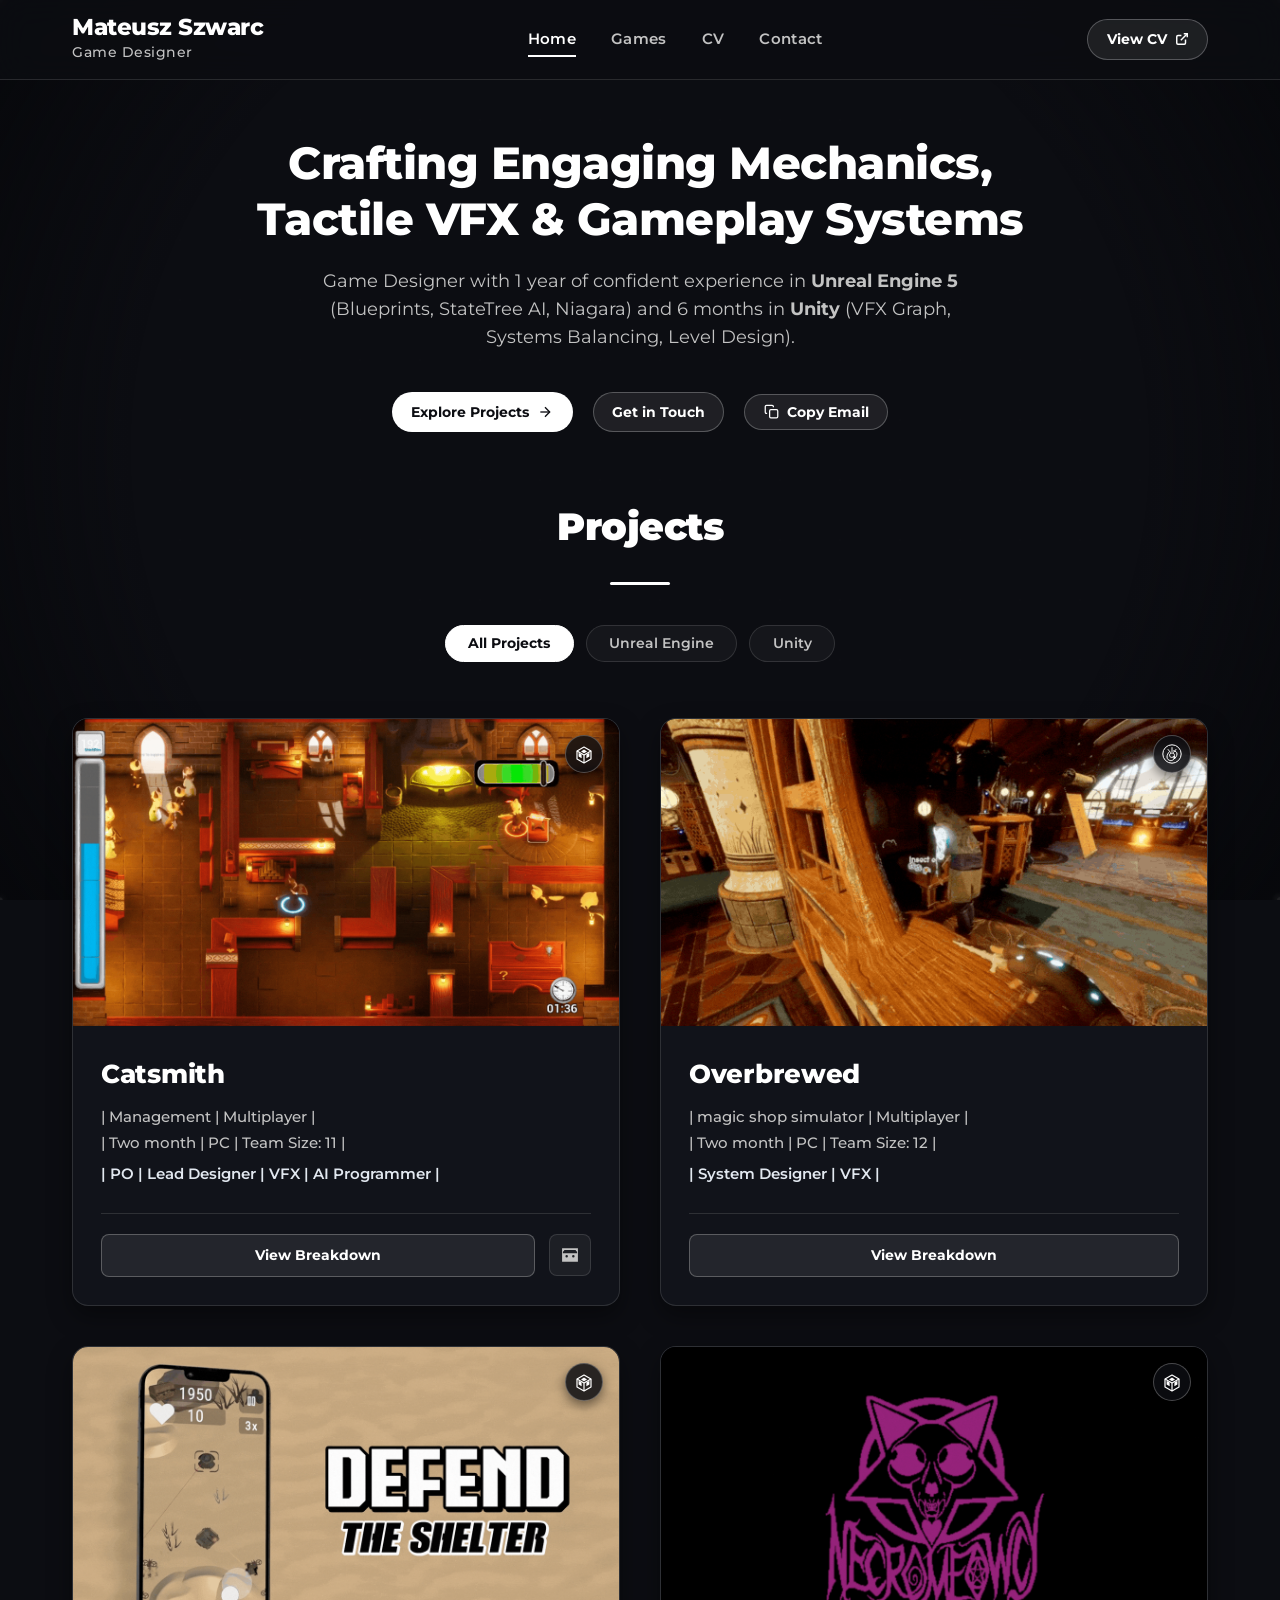
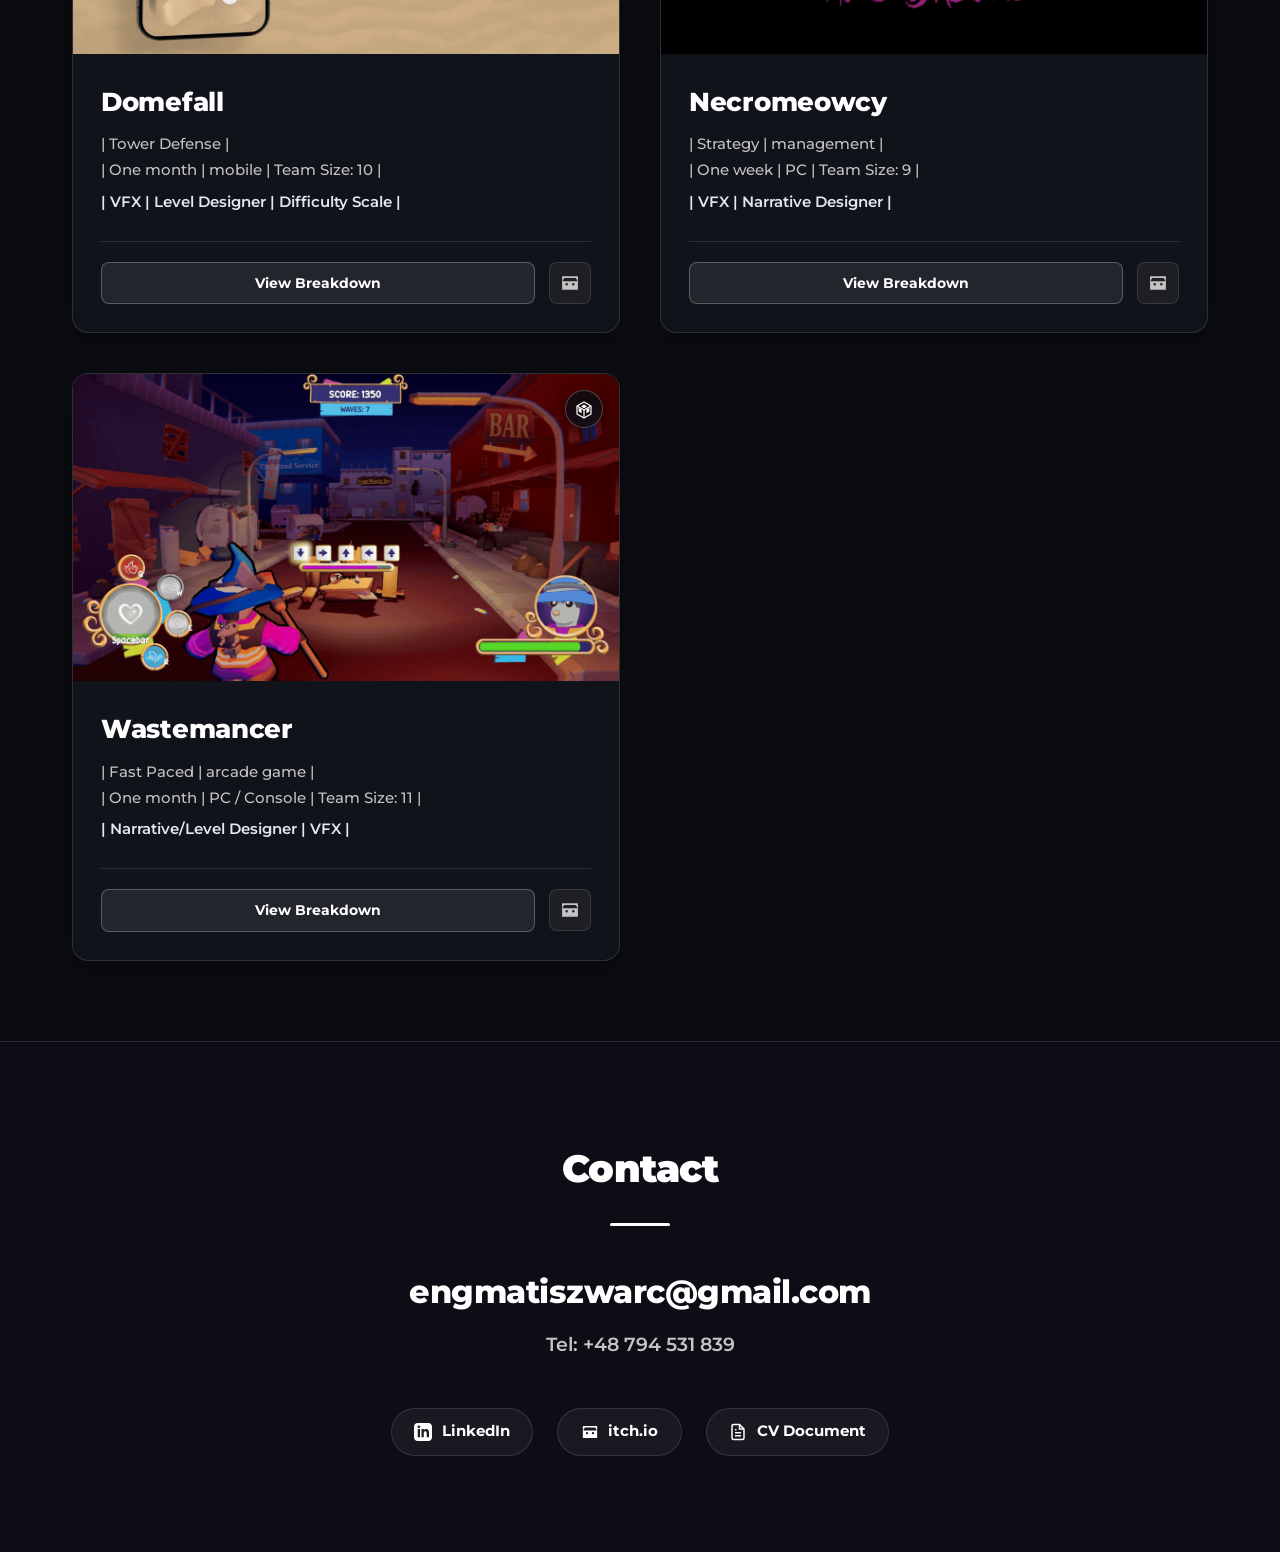
==== index.html @ 14ec322d "x" ====
<!DOCTYPE html>
<html lang="en">
<head>
  <meta charset="UTF-8" />
  <meta name="viewport" content="width=device-width, initial-scale=1.0" />
  <title>Mateusz Szwarc Game Designer Portfolio</title>
  <meta name="description" content="Portfolio of Mateusz Szwarc - Game Designer and Technical Artist specializing in Unreal Engine 5, Unity, Systems Design, Level Design, and VFX." />

  <!-- Open Graph / Meta Cards -->
  <meta property="og:type" content="website" />
  <meta property="og:title" content="Mateusz Szwarc Game Designer Portfolio" />
  <meta property="og:description" content="Explore games, gameplay systems, and VFX breakdowns in Unreal Engine 5 and Unity by Mateusz Szwarc." />
  <meta property="og:image" content="https://static.wixstatic.com/media/5e5341_7374d8cb6f8c4537918e68594d1af04a~mv2.gif/v1/fill/w_600,h_338,al_c,usm_0.66_1.00_0.01,pstr/Catsmith_gif.gif" />

  <!-- Fonts & Styles (Montserrat matching Wix Studio) -->
  <link rel="preconnect" href="https://fonts.googleapis.com" />
  <link rel="preconnect" href="https://fonts.gstatic.com" crossorigin />
  <link href="https://fonts.googleapis.com/css2?family=Montserrat:ital,wght@0,300;0,400;0,500;0,600;0,700;0,800;0,900;1,400;1,700&family=JetBrains+Mono:wght@400;500&display=swap" rel="stylesheet" />
  <link rel="stylesheet" href="css/style.css" />
  <link rel="stylesheet" href="css/game-ui.css" />

  <!-- Favicon -->
  <link rel="icon" type="image/svg+xml" href="assets/icons/ue-white.svg" />
</head>
<body>
  <!-- Ambient Interactive Canvas Background -->
  <canvas id="bg-canvas"></canvas>
  <div class="vignette-overlay"></div>

  <!-- Site Navigation Header (Wix Layout) -->
  <header class="site-header">
    <div class="container header-inner">
      <a href="#hero" class="brand-block">
        <span class="brand-name">Mateusz Szwarc</span>
        <span class="brand-role">Game Designer</span>
      </a>

      <nav>
        <ul class="nav-links">
          <li><a href="#hero" class="nav-link active">Home</a></li>
          <li><a href="#projects" class="nav-link">Games</a></li>
          <li><a href="https://canva.link/f33jqqh899scqk2" target="_blank" rel="noopener noreferrer" class="nav-link">CV</a></li>
          <li><a href="#contact" class="nav-link">Contact</a></li>
        </ul>
      </nav>

      <div class="header-actions">

        <a href="https://canva.link/f33jqqh899scqk2" target="_blank" rel="noopener noreferrer" class="cv-pill-btn">
          <span>View CV</span>
          <svg width="14" height="14" viewBox="0 0 24 24" fill="none" stroke="currentColor" stroke-width="2.5">
            <path d="M18 13v6a2 2 0 0 1-2 2H5a2 2 0 0 1-2-2V8a2 2 0 0 1 2-2h6"></path>
            <polyline points="15 3 21 3 21 9"></polyline>
            <line x1="10" y1="14" x2="21" y2="3"></line>
          </svg>
        </a>

        <!-- Mobile Menu Hamburger -->
        <button class="mobile-menu-btn" aria-label="Toggle Menu">
          <svg width="24" height="24" viewBox="0 0 24 24" fill="none" stroke="currentColor" stroke-width="2">
            <line x1="3" y1="12" x2="21" y2="12"></line>
            <line x1="3" y1="6" x2="21" y2="6"></line>
            <line x1="3" y1="18" x2="21" y2="18"></line>
          </svg>
        </button>
      </div>
    </div>
  </header>

  <!-- Hero Section -->
  <main>
    <section id="hero" class="hero-minimal">
      <div class="container">
        <h1 class="hero-tagline">
          Crafting Engaging Mechanics, Tactile VFX &amp; Gameplay Systems
        </h1>
        <p class="hero-sub">
          Game Designer with 1 year of confident experience in <strong>Unreal Engine 5</strong> (Blueprints, StateTree AI, Niagara) and 6 months in <strong>Unity</strong> (VFX Graph, Systems Balancing, Level Design).
        </p>

        <div class="hero-links-row">
          <a href="#projects" class="cv-pill-btn" style="background: #ffffff; color: #0c0d12;">
            <span>Explore Projects</span>
            <svg width="16" height="16" viewBox="0 0 24 24" fill="none" stroke="currentColor" stroke-width="2">
              <line x1="5" y1="12" x2="19" y2="12"></line>
              <polyline points="12 5 19 12 12 19"></polyline>
            </svg>
          </a>
          <a href="#contact" class="cv-pill-btn">
            <span>Get in Touch</span>
          </a>
          <button id="copy-email-btn" class="cv-pill-btn" title="Copy email to clipboard">
            <svg width="15" height="15" viewBox="0 0 24 24" fill="none" stroke="currentColor" stroke-width="2">
              <rect x="9" y="9" width="13" height="13" rx="2" ry="2"></rect>
              <path d="M5 15H4a2 2 0 0 1-2-2V4a2 2 0 0 1 2-2h9a2 2 0 0 1 2 2v1"></path>
            </svg>
            <span>Copy Email</span>
          </button>
        </div>
      </div>
    </section>

    <!-- Projects Section (Matching Wix Studio Showcase) -->
    <section id="projects" class="projects-section">
      <div class="container">
        <h2 class="section-title-wix">Projects</h2>
        <div class="projects-divider"></div>

        <!-- Filter Controls -->
        <div class="filter-bar">
          <button class="filter-btn active" data-filter="all">All Projects</button>
          <button class="filter-btn" data-filter="unreal">Unreal Engine</button>
          <button class="filter-btn" data-filter="unity">Unity</button>
        </div>

        <!-- Dynamic Projects Grid populated by js/main.js -->
        <div id="projects-grid" class="projects-grid"></div>
      </div>
    </section>

    <!-- Contact Section (Matching Wix Studio) -->
    <section id="contact" class="contact-section-wix">
      <div class="container">
        <h2 class="section-title-wix">Contact</h2>
        <div class="projects-divider"></div>

        <div class="contact-direct-box">
          <a href="mailto:engmatiszwarc@gmail.com" class="contact-email-link">
            engmatiszwarc@gmail.com
          </a>
          <p class="contact-phone-text">Tel: +48 794 531 839</p>
        </div>

        <!-- Social Buttons Matching Wix Studio Links -->
        <div class="socials-wix-row">
          <a href="http://www.linkedin.com/in/mszw" target="_blank" rel="noopener noreferrer" class="wix-social-btn">
            <svg width="18" height="18" viewBox="0 0 24 24" fill="currentColor">
              <path d="M19 0h-14c-2.761 0-5 2.239-5 5v14c0 2.761 2.239 5 5 5h14c2.762 0 5-2.239 5-5v-14c0-2.761-2.238-5-5-5zm-11 19h-3v-11h3v11zm-1.5-12.268c-.966 0-1.75-.79-1.75-1.764s.784-1.764 1.75-1.764 1.75.79 1.75 1.764-.783 1.764-1.75 1.764zm13.5 12.268h-3v-5.604c0-3.368-4-3.113-4 0v5.604h-3v-11h3v1.765c1.396-2.586 7-2.777 7 2.476v6.759z"/>
            </svg>
            <span>LinkedIn</span>
          </a>

          <a href="https://zabiii.itch.io" target="_blank" rel="noopener noreferrer" class="wix-social-btn">
            <svg width="18" height="18" viewBox="0 0 24 24" fill="currentColor">
              <path d="M2.5 4v16h19V4H2.5zm2.85 2h13.3c.75.95 1.85 2.37 1.85 2.37V10H3.5V8.37S4.6 6.95 5.35 6zm2.65 6a1.5 1.5 0 1 1 0 3 1.5 1.5 0 0 1 0-3zm8 0a1.5 1.5 0 1 1 0 3 1.5 1.5 0 0 1 0-3z"/>
            </svg>
            <span>itch.io</span>
          </a>

          <a href="https://canva.link/f33jqqh899scqk2" target="_blank" rel="noopener noreferrer" class="wix-social-btn">
            <svg width="18" height="18" viewBox="0 0 24 24" fill="none" stroke="currentColor" stroke-width="2">
              <path d="M14 2H6a2 2 0 0 0-2 2v16a2 2 0 0 0 2 2h12a2 2 0 0 0 2-2V8z"></path>
              <polyline points="14 2 14 8 20 8"></polyline>
              <line x1="16" y1="13" x2="8" y2="13"></line>
              <line x1="16" y1="17" x2="8" y2="17"></line>
              <polyline points="10 9 9 9 8 9"></polyline>
            </svg>
            <span>CV Document</span>
          </a>
        </div>
      </div>
    </section>
  </main>



  <!-- Project Case Study Lightbox / Modal -->
  <div id="project-modal" class="modal-backdrop" role="dialog" aria-modal="true" aria-labelledby="modal-title">
    <div class="modal-container">
      <button id="modal-close" class="modal-close-btn" aria-label="Close modal">
        <svg width="20" height="20" viewBox="0 0 24 24" fill="none" stroke="currentColor" stroke-width="2.5">
          <line x1="18" y1="6" x2="6" y2="18"></line>
          <line x1="6" y1="6" x2="18" y2="18"></line>
        </svg>
      </button>

      <div class="modal-banner-wrap">
        <img id="modal-banner" src="" alt="Project Gameplay Banner" />
      </div>

      <div class="modal-body">
        <div class="modal-title-row">
          <h2 id="modal-title" class="modal-title">Project Title</h2>
          <div id="modal-play-slot"></div>
        </div>

        <div id="modal-stats" class="modal-meta-bar"></div>

        <h3 class="modal-sec-title">Summary</h3>
        <p id="modal-summary" style="color: var(--text-secondary); line-height: 1.7; font-size: 1rem;"></p>

        <h3 class="modal-sec-title">My Roles</h3>
        <ul id="modal-roles" class="modal-list"></ul>

        <h3 class="modal-sec-title">Systems &amp; Key Design Highlights</h3>
        <ul id="modal-highlights" class="modal-list"></ul>

        <div id="modal-detailed-sections"></div>
      </div>
    </div>
  </div>

  <!-- Toast Notification Container -->
  <div class="toast-notice"></div>

  <!-- Main JavaScript Controller -->
  <script type="module" src="js/main.js"></script>
</body>
</html>
---- css/style.css ----
/* ==========================================================================
   Mateusz Szwarc - Game Designer Portfolio
   Design System Inspired by Wix Studio (matiszwarc.wixstudio.com/portfolio)
   ========================================================================== */

@import url('https://fonts.googleapis.com/css2?family=Montserrat:ital,wght@0,300;0,400;0,500;0,600;0,700;0,800;0,900;1,400;1,700&family=JetBrains+Mono:wght@400;500&display=swap');

:root {
  /* Dark Paper / Charcoal Studio Palette */
  --bg-primary: #0c0d12;
  --bg-secondary: #13151c;
  --bg-card: rgba(19, 21, 28, 0.88);
  --bg-card-hover: rgba(26, 29, 39, 0.95);
  --bg-glass: rgba(12, 13, 18, 0.88);

  --border-subtle: rgba(255, 255, 255, 0.12);
  --border-accent: rgba(255, 255, 255, 0.35);
  --border-glow: rgba(255, 255, 255, 0.8);

  --text-primary: #ffffff;
  --text-secondary: #c3c3c3; /* Wix exact silver-grey */
  --text-muted: #848792;

  /* Accents */
  --accent-ue: #ffffff;
  --accent-unity: #ffffff;
  --accent-cyan: #00f3ff;
  --accent-magenta: #ff007f;
  --accent-gold: #fbbf24;

  /* Fonts */
  --font-display: 'Montserrat', sans-serif;
  --font-body: 'Montserrat', sans-serif;
  --font-mono: 'JetBrains Mono', monospace;

  /* Transitions */
  --ease-spring: cubic-bezier(0.16, 1, 0.3, 1);
  --transition-fast: 0.18s ease;
  --transition-normal: 0.3s var(--ease-spring);

  --max-width: 1200px;
  --header-height: 80px;
}

*, *::before, *::after {
  box-sizing: border-box;
  margin: 0;
  padding: 0;
}

html {
  scroll-behavior: smooth;
  color-scheme: dark;
}

body {
  background-color: var(--bg-primary);
  color: var(--text-primary);
  font-family: var(--font-body);
  line-height: 1.6;
  overflow-x: hidden;
  position: relative;
  min-height: 100vh;
}

/* Subtle Canvas Grid Background */
#bg-canvas {
  position: fixed;
  top: 0;
  left: 0;
  width: 100%;
  height: 100%;
  z-index: 0;
  pointer-events: none;
  opacity: 0.65;
}

.vignette-overlay {
  position: fixed;
  top: 0;
  left: 0;
  width: 100%;
  height: 100%;
  background: radial-gradient(circle at 50% 50%, transparent 65%, rgba(6, 7, 10, 0.85) 100%);
  pointer-events: none;
  z-index: 1;
}

.container {
  max-width: var(--max-width);
  margin: 0 auto;
  padding: 0 2rem;
  position: relative;
  z-index: 2;
}

section {
  padding: 5rem 0;
  position: relative;
  z-index: 2;
}

/* ==========================================================================
   Header & Navigation (Matching Wix Layout)
   ========================================================================== */
.site-header {
  position: fixed;
  top: 0;
  left: 0;
  width: 100%;
  height: var(--header-height);
  background: var(--bg-glass);
  backdrop-filter: blur(16px);
  -webkit-backdrop-filter: blur(16px);
  border-bottom: 1px solid var(--border-subtle);
  z-index: 100;
  transition: all var(--transition-normal);
}

.site-header.scrolled {
  box-shadow: 0 10px 30px rgba(0, 0, 0, 0.6);
  border-bottom-color: rgba(255, 255, 255, 0.2);
}

.header-inner {
  display: flex;
  align-items: center;
  justify-content: space-between;
  height: 100%;
}

.brand-block {
  text-decoration: none;
  display: flex;
  flex-direction: column;
}

.brand-name {
  font-family: var(--font-display);
  font-size: 1.45rem;
  font-weight: 800;
  color: #ffffff;
  letter-spacing: -0.5px;
  line-height: 1.1;
  transition: color var(--transition-fast);
}

.brand-role {
  font-family: var(--font-display);
  font-size: 0.85rem;
  font-weight: 500;
  color: var(--text-secondary);
  letter-spacing: 0.5px;
  margin-top: 2px;
}

.nav-links {
  display: flex;
  align-items: center;
  gap: 2.2rem;
  list-style: none;
}

.nav-link {
  color: var(--text-secondary);
  text-decoration: none;
  font-family: var(--font-display);
  font-size: 0.95rem;
  font-weight: 600;
  letter-spacing: 0.3px;
  position: relative;
  transition: color var(--transition-fast);
  padding: 0.4rem 0;
}

.nav-link:hover, .nav-link.active {
  color: #ffffff;
}

.nav-link::after {
  content: '';
  position: absolute;
  bottom: -2px;
  left: 0;
  width: 0%;
  height: 2px;
  background: #ffffff;
  transition: width var(--transition-normal);
}

.nav-link:hover::after, .nav-link.active::after {
  width: 100%;
}

.header-actions {
  display: flex;
  align-items: center;
  gap: 1.25rem;
}

.cv-pill-btn {
  display: inline-flex;
  align-items: center;
  gap: 0.5rem;
  padding: 0.5rem 1.15rem;
  background: rgba(255, 255, 255, 0.08);
  border: 1px solid rgba(255, 255, 255, 0.25);
  border-radius: 999px;
  color: #ffffff;
  font-family: var(--font-display);
  font-size: 0.88rem;
  font-weight: 700;
  text-decoration: none;
  transition: all var(--transition-fast);
}

.cv-pill-btn:hover {
  background: #ffffff;
  color: #0c0d12;
  box-shadow: 0 0 15px rgba(255, 255, 255, 0.4);
  transform: translateY(-1px);
}

.sfx-btn {
  background: transparent;
  border: 1px solid var(--border-subtle);
  color: var(--text-secondary);
  display: flex;
  align-items: center;
  gap: 0.5rem;
  padding: 0.45rem 0.8rem;
  border-radius: 999px;
  font-family: var(--font-mono);
  font-size: 0.78rem;
  cursor: pointer;
  transition: all var(--transition-fast);
}

.sfx-btn:hover, .sfx-btn.active {
  color: #ffffff;
  border-color: rgba(255, 255, 255, 0.4);
}

.sfx-wave {
  display: inline-flex;
  align-items: flex-end;
  gap: 2px;
  height: 12px;
}

.sfx-wave span {
  width: 2px;
  height: 4px;
  background: currentColor;
  border-radius: 1px;
}

.sfx-btn.active .sfx-wave span:nth-child(1) { animation: wave 0.8s ease-in-out infinite alternate; }
.sfx-btn.active .sfx-wave span:nth-child(2) { animation: wave 0.6s ease-in-out infinite alternate 0.2s; }
.sfx-btn.active .sfx-wave span:nth-child(3) { animation: wave 0.9s ease-in-out infinite alternate 0.4s; }

@keyframes wave {
  0% { height: 3px; }
  100% { height: 12px; }
}

.mobile-menu-btn {
  display: none;
  background: transparent;
  border: none;
  color: #fff;
  cursor: pointer;
}

/* ==========================================================================
   Hero / Intro Banner
   ========================================================================== */
.hero-minimal {
  padding-top: calc(var(--header-height) + 3.5rem);
  padding-bottom: 2rem;
  text-align: center;
}

.hero-tagline {
  font-family: var(--font-display);
  font-size: clamp(1.8rem, 4vw, 2.8rem);
  font-weight: 800;
  color: #ffffff;
  line-height: 1.25;
  max-width: 850px;
  margin: 0 auto 1.2rem auto;
  letter-spacing: -0.5px;
}

.hero-sub {
  color: var(--text-secondary);
  font-size: 1.1rem;
  font-weight: 400;
  max-width: 650px;
  margin: 0 auto 2.5rem auto;
}

.hero-links-row {
  display: flex;
  justify-content: center;
  align-items: center;
  gap: 1.25rem;
  flex-wrap: wrap;
}

/* ==========================================================================
   Projects Section (Matching Wix Studio Cards)
   ========================================================================== */
.projects-section {
  padding-top: 2rem;
  padding-bottom: 5rem;
}

.section-title-wix {
  font-family: var(--font-display);
  font-size: 2.4rem;
  font-weight: 900;
  color: #ffffff;
  text-align: center;
  margin-bottom: 1.5rem;
  letter-spacing: -0.5px;
}

.projects-divider {
  width: 60px;
  height: 3px;
  background: #ffffff;
  margin: 0 auto 2.5rem auto;
  border-radius: 2px;
}

.filter-bar {
  display: flex;
  justify-content: center;
  align-items: center;
  flex-wrap: wrap;
  gap: 0.75rem;
  margin-bottom: 3.5rem;
}

.filter-btn {
  background: rgba(255, 255, 255, 0.04);
  border: 1px solid var(--border-subtle);
  color: var(--text-secondary);
  padding: 0.55rem 1.4rem;
  border-radius: 999px;
  font-family: var(--font-display);
  font-size: 0.88rem;
  font-weight: 600;
  cursor: pointer;
  transition: all var(--transition-fast);
}

.filter-btn:hover {
  color: #ffffff;
  border-color: rgba(255, 255, 255, 0.3);
}

.filter-btn.active {
  background: #ffffff;
  color: #0c0d12;
  border-color: #ffffff;
  font-weight: 700;
}

/* Projects Grid */
.projects-grid {
  display: grid;
  grid-template-columns: repeat(auto-fill, minmax(360px, 1fr));
  gap: 2.5rem;
}

/* Project Card */
.wix-card {
  background: var(--bg-card);
  border: 1px solid var(--border-subtle);
  border-radius: 16px;
  overflow: hidden;
  display: flex;
  flex-direction: column;
  transition: all var(--transition-normal);
  position: relative;
  box-shadow: 0 10px 25px rgba(0, 0, 0, 0.4);
}

.wix-card:hover {
  transform: translateY(-8px);
  border-color: rgba(255, 255, 255, 0.35);
  box-shadow: 0 20px 40px rgba(0, 0, 0, 0.6), 0 0 25px rgba(255, 255, 255, 0.08);
}

/* Media Thumbnail */
.card-media-wrap {
  position: relative;
  width: 100%;
  aspect-ratio: 16 / 9;
  background: #08090d;
  overflow: hidden;
  cursor: pointer;
}

.card-media-wrap img {
  width: 100%;
  height: 100%;
  object-fit: cover;
  transition: transform var(--transition-normal);
  display: block;
}

.wix-card:hover .card-media-wrap img {
  transform: scale(1.04);
}

/* Engine Emblem Badge */
.engine-badge-overlay {
  position: absolute;
  top: 1rem;
  right: 1rem;
  width: 38px;
  height: 38px;
  background: rgba(12, 13, 18, 0.85);
  border: 1px solid rgba(255, 255, 255, 0.25);
  border-radius: 50%;
  display: flex;
  align-items: center;
  justify-content: center;
  backdrop-filter: blur(8px);
  z-index: 5;
  box-shadow: 0 4px 12px rgba(0, 0, 0, 0.5);
}

.engine-badge-overlay img {
  width: 20px;
  height: 20px;
  object-fit: contain;
}

/* Card Content (Exact Wix text hierarchy) */
.card-content {
  padding: 1.75rem;
  display: flex;
  flex-direction: column;
  flex-grow: 1;
}

.card-title {
  font-family: var(--font-display);
  font-size: 1.6rem;
  font-weight: 800;
  color: #ffffff;
  margin-bottom: 0.65rem;
  letter-spacing: -0.3px;
}

.card-meta-line {
  font-family: var(--font-display);
  font-size: 0.95rem;
  color: var(--text-secondary);
  font-weight: 500;
  line-height: 1.45;
  margin-bottom: 0.25rem;
  word-break: break-word;
}

.card-meta-line.roles {
  color: #e2e8f0;
  font-weight: 600;
  margin-top: 0.35rem;
}

.card-actions {
  display: flex;
  align-items: center;
  gap: 0.85rem;
  margin-top: 1.5rem;
  padding-top: 1.25rem;
  border-top: 1px solid var(--border-subtle);
}

.btn-case-study {
  flex: 1;
  background: rgba(255, 255, 255, 0.08);
  border: 1px solid rgba(255, 255, 255, 0.25);
  color: #ffffff;
  padding: 0.7rem 1.2rem;
  border-radius: 8px;
  font-family: var(--font-display);
  font-size: 0.9rem;
  font-weight: 700;
  cursor: pointer;
  text-align: center;
  transition: all var(--transition-fast);
}

.btn-case-study:hover {
  background: #ffffff;
  color: #0c0d12;
  box-shadow: 0 0 15px rgba(255, 255, 255, 0.3);
}

.btn-itch-direct {
  display: inline-flex;
  align-items: center;
  justify-content: center;
  width: 42px;
  height: 42px;
  border-radius: 8px;
  background: rgba(255, 255, 255, 0.05);
  border: 1px solid var(--border-subtle);
  color: var(--text-secondary);
  text-decoration: none;
  transition: all var(--transition-fast);
}

.btn-itch-direct:hover {
  background: #fa5c5c;
  color: #ffffff;
  border-color: #fa5c5c;
  box-shadow: 0 0 15px rgba(250, 92, 92, 0.4);
}

/* ==========================================================================
   Project Detail Lightbox Modal
   ========================================================================== */
.modal-backdrop {
  position: fixed;
  top: 0;
  left: 0;
  width: 100%;
  height: 100%;
  background: rgba(6, 7, 10, 0.88);
  backdrop-filter: blur(14px);
  -webkit-backdrop-filter: blur(14px);
  z-index: 1000;
  opacity: 0;
  visibility: hidden;
  transition: opacity 0.25s ease, visibility 0.25s ease;
  display: flex;
  align-items: center;
  justify-content: center;
  padding: 1.5rem;
}

.modal-backdrop.open {
  opacity: 1;
  visibility: visible;
}

.modal-container {
  background: #12141b;
  border: 1px solid rgba(255, 255, 255, 0.25);
  border-radius: 18px;
  max-width: 860px;
  width: 100%;
  max-height: 90vh;
  overflow-y: auto;
  position: relative;
  box-shadow: 0 25px 60px rgba(0, 0, 0, 0.8), 0 0 35px rgba(255, 255, 255, 0.08);
  transform: translateY(20px) scale(0.97);
  transition: transform 0.3s var(--ease-spring);
}

.modal-backdrop.open .modal-container {
  transform: translateY(0) scale(1);
}

.modal-close-btn {
  position: absolute;
  top: 1.25rem;
  right: 1.25rem;
  width: 38px;
  height: 38px;
  background: rgba(18, 20, 27, 0.8);
  border: 1px solid var(--border-subtle);
  border-radius: 50%;
  color: #fff;
  display: flex;
  align-items: center;
  justify-content: center;
  cursor: pointer;
  z-index: 20;
  transition: all var(--transition-fast);
}

.modal-close-btn:hover {
  background: #ffffff;
  color: #000;
}

.modal-banner-wrap {
  width: 100%;
  aspect-ratio: 16 / 9;
  background: #000;
  position: relative;
  overflow: hidden;
}

.modal-banner-wrap img {
  width: 100%;
  height: 100%;
  object-fit: cover;
  display: block;
}

.modal-body {
  padding: 2.5rem;
}

.modal-title-row {
  display: flex;
  align-items: center;
  justify-content: space-between;
  flex-wrap: wrap;
  gap: 1rem;
  margin-bottom: 0.5rem;
}

.modal-title {
  font-family: var(--font-display);
  font-size: 2.2rem;
  font-weight: 900;
  color: #fff;
  letter-spacing: -0.5px;
}

.modal-play-btn {
  display: inline-flex;
  align-items: center;
  gap: 0.5rem;
  padding: 0.65rem 1.4rem;
  background: #fa5c5c;
  color: #fff;
  border-radius: 999px;
  font-family: var(--font-display);
  font-size: 0.95rem;
  font-weight: 800;
  text-decoration: none;
  box-shadow: 0 4px 15px rgba(250, 92, 92, 0.4);
  transition: all var(--transition-fast);
}

.modal-play-btn:hover {
  background: #ff4747;
  transform: translateY(-2px);
  box-shadow: 0 6px 22px rgba(250, 92, 92, 0.6);
}

.modal-meta-bar {
  display: flex;
  flex-wrap: wrap;
  gap: 0.75rem;
  margin: 1.25rem 0 1.75rem 0;
  padding: 1rem;
  background: rgba(255, 255, 255, 0.03);
  border: 1px solid var(--border-subtle);
  border-radius: 10px;
}

.modal-meta-item {
  font-size: 0.9rem;
  color: var(--text-secondary);
}

.modal-meta-item strong {
  color: #fff;
}

.modal-sec-title {
  font-family: var(--font-display);
  font-size: 1.25rem;
  font-weight: 800;
  color: #fff;
  margin: 1.75rem 0 0.75rem 0;
}

.modal-list {
  list-style: none;
  display: flex;
  flex-direction: column;
  gap: 0.6rem;
}

.modal-list li {
  position: relative;
  padding-left: 1.5rem;
  color: var(--text-secondary);
  font-size: 0.96rem;
  line-height: 1.6;
}

.modal-list li::before {
  content: '—';
  position: absolute;
  left: 0;
  color: #ffffff;
  font-weight: bold;
}

/* ==========================================================================
   Contact Section (Matching Wix Studio Layout)
   ========================================================================== */
.contact-section-wix {
  background: rgba(15, 17, 23, 0.7);
  border-top: 1px solid var(--border-subtle);
  padding: 6rem 0;
  text-align: center;
}

.contact-direct-box {
  max-width: 650px;
  margin: 0 auto 3rem auto;
  display: flex;
  flex-direction: column;
  align-items: center;
  gap: 0.75rem;
}

.contact-email-link {
  font-family: var(--font-display);
  font-size: clamp(1.4rem, 3.5vw, 2rem);
  font-weight: 800;
  color: #ffffff;
  text-decoration: none;
  transition: color var(--transition-fast);
  letter-spacing: -0.5px;
}

.contact-email-link:hover {
  color: var(--text-secondary);
  text-decoration: underline;
}

.contact-phone-text {
  font-family: var(--font-display);
  font-size: 1.2rem;
  font-weight: 600;
  color: var(--text-secondary);
}

.socials-wix-row {
  display: flex;
  justify-content: center;
  align-items: center;
  gap: 1.5rem;
  flex-wrap: wrap;
}

.wix-social-btn {
  display: inline-flex;
  align-items: center;
  gap: 0.6rem;
  background: rgba(255, 255, 255, 0.05);
  border: 1px solid var(--border-subtle);
  color: #ffffff;
  padding: 0.7rem 1.4rem;
  border-radius: 999px;
  font-family: var(--font-display);
  font-size: 0.92rem;
  font-weight: 700;
  text-decoration: none;
  transition: all var(--transition-fast);
}

.wix-social-btn:hover {
  background: #ffffff;
  color: #0c0d12;
  box-shadow: 0 0 15px rgba(255, 255, 255, 0.3);
  transform: translateY(-2px);
}

/* Footer */
.site-footer {
  border-top: 1px solid rgba(255, 255, 255, 0.06);
  padding: 2.5rem 0;
  text-align: center;
  color: var(--text-muted);
  font-size: 0.85rem;
}

/* Responsive */
@media (max-width: 768px) {
  .nav-links {
    display: none;
  }
  .mobile-menu-btn {
    display: block;
  }
  .projects-grid {
    grid-template-columns: 1fr;
  }
  .modal-body {
    padding: 1.75rem;
  }
}
---- css/game-ui.css ----
/* ==========================================================================
   UI Helpers, Badges & Interactive Notifications
   ========================================================================== */

/* Toast Notice */
.toast-notice {
  position: fixed;
  bottom: 2rem;
  right: 2rem;
  background: #141720;
  border: 1px solid rgba(255, 255, 255, 0.3);
  color: #ffffff;
  padding: 0.85rem 1.5rem;
  border-radius: 999px;
  font-family: var(--font-display);
  font-weight: 600;
  font-size: 0.9rem;
  box-shadow: 0 10px 25px rgba(0, 0, 0, 0.6), 0 0 20px rgba(255, 255, 255, 0.1);
  z-index: 2000;
  display: flex;
  align-items: center;
  gap: 0.75rem;
  transform: translateY(100px);
  opacity: 0;
  transition: all 0.3s cubic-bezier(0.16, 1, 0.3, 1);
  pointer-events: none;
}

.toast-notice.show {
  transform: translateY(0);
  opacity: 1;
}

/* Custom Scrollbar */
::-webkit-scrollbar {
  width: 8px;
  height: 8px;
}

::-webkit-scrollbar-track {
  background: var(--bg-primary);
}

::-webkit-scrollbar-thumb {
  background: #232733;
  border-radius: 4px;
  border: 1px solid rgba(255, 255, 255, 0.05);
}

::-webkit-scrollbar-thumb:hover {
  background: #ffffff;
}
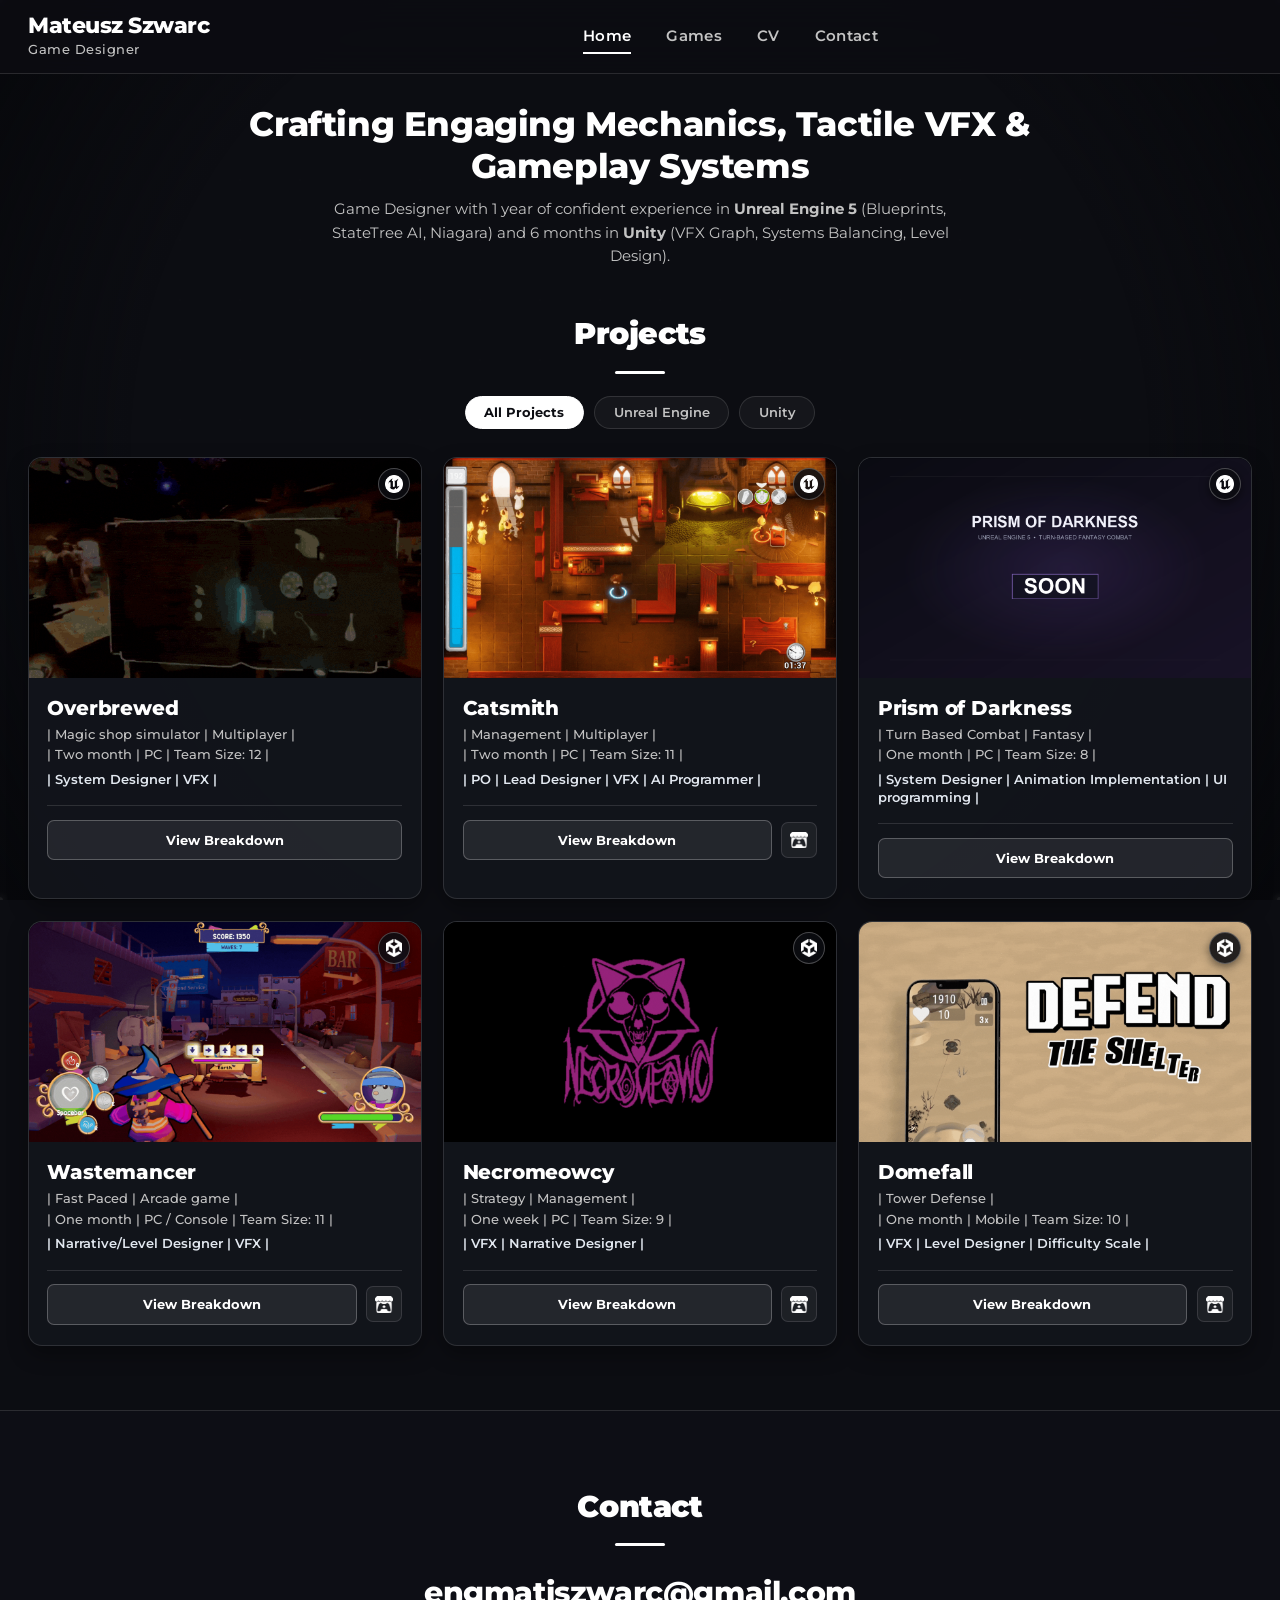
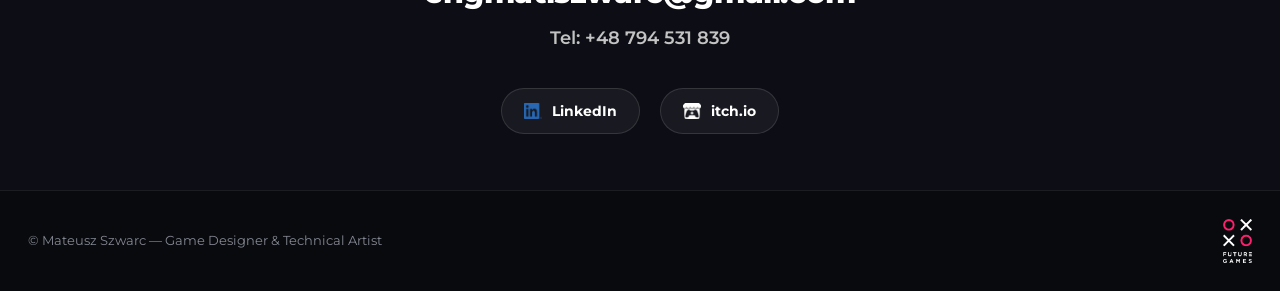
==== commit 1642cb1e: "yes" ====
--- a/index.html
+++ b/index.html
@@ -3,14 +3,14 @@
 <head>
   <meta charset="UTF-8" />
   <meta name="viewport" content="width=device-width, initial-scale=1.0" />
-  <title>Mateusz Szwarc Game Designer Portfolio</title>
+  <title>Mateusz Szwarc | Game Designer Portfolio</title>
   <meta name="description" content="Portfolio of Mateusz Szwarc - Game Designer and Technical Artist specializing in Unreal Engine 5, Unity, Systems Design, Level Design, and VFX." />
 
   <!-- Open Graph / Meta Cards -->
   <meta property="og:type" content="website" />
   <meta property="og:title" content="Mateusz Szwarc Game Designer Portfolio" />
   <meta property="og:description" content="Explore games, gameplay systems, and VFX breakdowns in Unreal Engine 5 and Unity by Mateusz Szwarc." />
-  <meta property="og:image" content="https://static.wixstatic.com/media/5e5341_7374d8cb6f8c4537918e68594d1af04a~mv2.gif/v1/fill/w_600,h_338,al_c,usm_0.66_1.00_0.01,pstr/Catsmith_gif.gif" />
+  <meta property="og:image" content="assets/images/Catsmith.gif" />
 
   <!-- Fonts & Styles (Montserrat matching Wix Studio) -->
   <link rel="preconnect" href="https://fonts.googleapis.com" />
@@ -20,24 +20,24 @@
   <link rel="stylesheet" href="css/game-ui.css" />
 
   <!-- Favicon -->
-  <link rel="icon" type="image/svg+xml" href="assets/icons/ue-white.svg" />
+  <link rel="icon" type="image/png" href="assets/icons/Unrealicon.png" />
 </head>
 <body>
   <!-- Ambient Interactive Canvas Background -->
   <canvas id="bg-canvas"></canvas>
   <div class="vignette-overlay"></div>
 
-  <!-- Site Navigation Header (Wix Layout) -->
+  <!-- Site Navigation Header -->
   <header class="site-header">
     <div class="container header-inner">
-      <a href="#hero" class="brand-block">
+      <a href="https://matiszwarc.github.io/Portfolio/" class="brand-block">
         <span class="brand-name">Mateusz Szwarc</span>
         <span class="brand-role">Game Designer</span>
       </a>
 
       <nav>
         <ul class="nav-links">
-          <li><a href="#hero" class="nav-link active">Home</a></li>
+          <li><a href="https://matiszwarc.github.io/Portfolio/" class="nav-link active" data-nav="home">Home</a></li>
           <li><a href="#projects" class="nav-link">Games</a></li>
           <li><a href="https://canva.link/f33jqqh899scqk2" target="_blank" rel="noopener noreferrer" class="nav-link">CV</a></li>
           <li><a href="#contact" class="nav-link">Contact</a></li>
@@ -45,16 +45,6 @@
       </nav>
 
       <div class="header-actions">
-
-        <a href="https://canva.link/f33jqqh899scqk2" target="_blank" rel="noopener noreferrer" class="cv-pill-btn">
-          <span>View CV</span>
-          <svg width="14" height="14" viewBox="0 0 24 24" fill="none" stroke="currentColor" stroke-width="2.5">
-            <path d="M18 13v6a2 2 0 0 1-2 2H5a2 2 0 0 1-2-2V8a2 2 0 0 1 2-2h6"></path>
-            <polyline points="15 3 21 3 21 9"></polyline>
-            <line x1="10" y1="14" x2="21" y2="3"></line>
-          </svg>
-        </a>
-
         <!-- Mobile Menu Hamburger -->
         <button class="mobile-menu-btn" aria-label="Toggle Menu">
           <svg width="24" height="24" viewBox="0 0 24 24" fill="none" stroke="currentColor" stroke-width="2">
@@ -77,30 +67,10 @@
         <p class="hero-sub">
           Game Designer with 1 year of confident experience in <strong>Unreal Engine 5</strong> (Blueprints, StateTree AI, Niagara) and 6 months in <strong>Unity</strong> (VFX Graph, Systems Balancing, Level Design).
         </p>
-
-        <div class="hero-links-row">
-          <a href="#projects" class="cv-pill-btn" style="background: #ffffff; color: #0c0d12;">
-            <span>Explore Projects</span>
-            <svg width="16" height="16" viewBox="0 0 24 24" fill="none" stroke="currentColor" stroke-width="2">
-              <line x1="5" y1="12" x2="19" y2="12"></line>
-              <polyline points="12 5 19 12 12 19"></polyline>
-            </svg>
-          </a>
-          <a href="#contact" class="cv-pill-btn">
-            <span>Get in Touch</span>
-          </a>
-          <button id="copy-email-btn" class="cv-pill-btn" title="Copy email to clipboard">
-            <svg width="15" height="15" viewBox="0 0 24 24" fill="none" stroke="currentColor" stroke-width="2">
-              <rect x="9" y="9" width="13" height="13" rx="2" ry="2"></rect>
-              <path d="M5 15H4a2 2 0 0 1-2-2V4a2 2 0 0 1 2-2h9a2 2 0 0 1 2 2v1"></path>
-            </svg>
-            <span>Copy Email</span>
-          </button>
-        </div>
       </div>
     </section>
 
-    <!-- Projects Section (Matching Wix Studio Showcase) -->
+    <!-- Projects Section (3 projects per row, 2 rows visible) -->
     <section id="projects" class="projects-section">
       <div class="container">
         <h2 class="section-title-wix">Projects</h2>
@@ -118,7 +88,7 @@
       </div>
     </section>
 
-    <!-- Contact Section (Matching Wix Studio) -->
+    <!-- Contact Section -->
     <section id="contact" class="contact-section-wix">
       <div class="container">
         <h2 class="section-title-wix">Contact</h2>
@@ -131,77 +101,35 @@
           <p class="contact-phone-text">Tel: +48 794 531 839</p>
         </div>
 
-        <!-- Social Buttons Matching Wix Studio Links -->
+        <!-- Social Buttons -->
         <div class="socials-wix-row">
           <a href="http://www.linkedin.com/in/mszw" target="_blank" rel="noopener noreferrer" class="wix-social-btn">
-            <svg width="18" height="18" viewBox="0 0 24 24" fill="currentColor">
-              <path d="M19 0h-14c-2.761 0-5 2.239-5 5v14c0 2.761 2.239 5 5 5h14c2.762 0 5-2.239 5-5v-14c0-2.761-2.238-5-5-5zm-11 19h-3v-11h3v11zm-1.5-12.268c-.966 0-1.75-.79-1.75-1.764s.784-1.764 1.75-1.764 1.75.79 1.75 1.764-.783 1.764-1.75 1.764zm13.5 12.268h-3v-5.604c0-3.368-4-3.113-4 0v5.604h-3v-11h3v1.765c1.396-2.586 7-2.777 7 2.476v6.759z"/>
-            </svg>
+            <img src="assets/icons/Linkedinicon.png" alt="LinkedIn" class="btn-icon-img" />
             <span>LinkedIn</span>
           </a>
 
           <a href="https://zabiii.itch.io" target="_blank" rel="noopener noreferrer" class="wix-social-btn">
-            <svg width="18" height="18" viewBox="0 0 24 24" fill="currentColor">
-              <path d="M2.5 4v16h19V4H2.5zm2.85 2h13.3c.75.95 1.85 2.37 1.85 2.37V10H3.5V8.37S4.6 6.95 5.35 6zm2.65 6a1.5 1.5 0 1 1 0 3 1.5 1.5 0 0 1 0-3zm8 0a1.5 1.5 0 1 1 0 3 1.5 1.5 0 0 1 0-3z"/>
-            </svg>
+            <img src="assets/icons/Itchioicon.png" alt="itch.io" class="btn-icon-img" />
             <span>itch.io</span>
-          </a>
-
-          <a href="https://canva.link/f33jqqh899scqk2" target="_blank" rel="noopener noreferrer" class="wix-social-btn">
-            <svg width="18" height="18" viewBox="0 0 24 24" fill="none" stroke="currentColor" stroke-width="2">
-              <path d="M14 2H6a2 2 0 0 0-2 2v16a2 2 0 0 0 2 2h12a2 2 0 0 0 2-2V8z"></path>
-              <polyline points="14 2 14 8 20 8"></polyline>
-              <line x1="16" y1="13" x2="8" y2="13"></line>
-              <line x1="16" y1="17" x2="8" y2="17"></line>
-              <polyline points="10 9 9 9 8 9"></polyline>
-            </svg>
-            <span>CV Document</span>
           </a>
         </div>
       </div>
     </section>
   </main>
 
-
-
-  <!-- Project Case Study Lightbox / Modal -->
-  <div id="project-modal" class="modal-backdrop" role="dialog" aria-modal="true" aria-labelledby="modal-title">
-    <div class="modal-container">
-      <button id="modal-close" class="modal-close-btn" aria-label="Close modal">
-        <svg width="20" height="20" viewBox="0 0 24 24" fill="none" stroke="currentColor" stroke-width="2.5">
-          <line x1="18" y1="6" x2="6" y2="18"></line>
-          <line x1="6" y1="6" x2="18" y2="18"></line>
-        </svg>
-      </button>
-
-      <div class="modal-banner-wrap">
-        <img id="modal-banner" src="" alt="Project Gameplay Banner" />
+  <!-- Site Footer with FutureGames Logo on Bottom Right Corner -->
+  <footer class="site-footer">
+    <div class="container footer-inner">
+      <div class="footer-left">
+        <p>© Mateusz Szwarc — Game Designer &amp; Technical Artist</p>
       </div>
-
-      <div class="modal-body">
-        <div class="modal-title-row">
-          <h2 id="modal-title" class="modal-title">Project Title</h2>
-          <div id="modal-play-slot"></div>
-        </div>
-
-        <div id="modal-stats" class="modal-meta-bar"></div>
-
-        <h3 class="modal-sec-title">Summary</h3>
-        <p id="modal-summary" style="color: var(--text-secondary); line-height: 1.7; font-size: 1rem;"></p>
-
-        <h3 class="modal-sec-title">My Roles</h3>
-        <ul id="modal-roles" class="modal-list"></ul>
-
-        <h3 class="modal-sec-title">Systems &amp; Key Design Highlights</h3>
-        <ul id="modal-highlights" class="modal-list"></ul>
-
-        <div id="modal-detailed-sections"></div>
+      <div class="footer-right">
+        <a href="https://futuregames.se" target="_blank" rel="noopener noreferrer" class="futuregames-link" title="Futuregames">
+          <img src="assets/icons/FutureGames.png" alt="Futuregames" class="futuregames-img" />
+        </a>
       </div>
     </div>
-  </div>
-
-  <!-- Toast Notification Container -->
-  <div class="toast-notice"></div>
+  </footer>
 
   <!-- Main JavaScript Controller -->
   <script type="module" src="js/main.js"></script>
--- a/css/style.css
+++ b/css/style.css
@@ -9,16 +9,16 @@
   /* Dark Paper / Charcoal Studio Palette */
   --bg-primary: #0c0d12;
   --bg-secondary: #13151c;
-  --bg-card: rgba(19, 21, 28, 0.88);
-  --bg-card-hover: rgba(26, 29, 39, 0.95);
-  --bg-glass: rgba(12, 13, 18, 0.88);
+  --bg-card: rgba(19, 21, 28, 0.92);
+  --bg-card-hover: rgba(26, 29, 39, 0.98);
+  --bg-glass: rgba(12, 13, 18, 0.92);
 
   --border-subtle: rgba(255, 255, 255, 0.12);
   --border-accent: rgba(255, 255, 255, 0.35);
   --border-glow: rgba(255, 255, 255, 0.8);
 
   --text-primary: #ffffff;
-  --text-secondary: #c3c3c3; /* Wix exact silver-grey */
+  --text-secondary: #c3c3c3; /* Wix silver-grey */
   --text-muted: #848792;
 
   /* Accents */
@@ -38,8 +38,8 @@
   --transition-fast: 0.18s ease;
   --transition-normal: 0.3s var(--ease-spring);
 
-  --max-width: 1200px;
-  --header-height: 80px;
+  --max-width: 1280px;
+  --header-height: 74px;
 }
 
 *, *::before, *::after {
@@ -63,7 +63,7 @@
   min-height: 100vh;
 }
 
-/* Subtle Canvas Grid Background */
+/* Ambient Canvas Grid Background */
 #bg-canvas {
   position: fixed;
   top: 0;
@@ -72,7 +72,7 @@
   height: 100%;
   z-index: 0;
   pointer-events: none;
-  opacity: 0.65;
+  opacity: 0.6;
 }
 
 .vignette-overlay {
@@ -89,19 +89,18 @@
 .container {
   max-width: var(--max-width);
   margin: 0 auto;
-  padding: 0 2rem;
+  padding: 0 1.75rem;
   position: relative;
   z-index: 2;
 }
 
 section {
-  padding: 5rem 0;
   position: relative;
   z-index: 2;
 }
 
 /* ==========================================================================
-   Header & Navigation (Matching Wix Layout)
+   Header & Navigation
    ========================================================================== */
 .site-header {
   position: fixed;
@@ -137,7 +136,7 @@
 
 .brand-name {
   font-family: var(--font-display);
-  font-size: 1.45rem;
+  font-size: 1.4rem;
   font-weight: 800;
   color: #ffffff;
   letter-spacing: -0.5px;
@@ -147,7 +146,7 @@
 
 .brand-role {
   font-family: var(--font-display);
-  font-size: 0.85rem;
+  font-size: 0.82rem;
   font-weight: 500;
   color: var(--text-secondary);
   letter-spacing: 0.5px;
@@ -165,7 +164,7 @@
   color: var(--text-secondary);
   text-decoration: none;
   font-family: var(--font-display);
-  font-size: 0.95rem;
+  font-size: 0.92rem;
   font-weight: 600;
   letter-spacing: 0.3px;
   position: relative;
@@ -195,73 +194,7 @@
 .header-actions {
   display: flex;
   align-items: center;
-  gap: 1.25rem;
-}
-
-.cv-pill-btn {
-  display: inline-flex;
-  align-items: center;
-  gap: 0.5rem;
-  padding: 0.5rem 1.15rem;
-  background: rgba(255, 255, 255, 0.08);
-  border: 1px solid rgba(255, 255, 255, 0.25);
-  border-radius: 999px;
-  color: #ffffff;
-  font-family: var(--font-display);
-  font-size: 0.88rem;
-  font-weight: 700;
-  text-decoration: none;
-  transition: all var(--transition-fast);
-}
-
-.cv-pill-btn:hover {
-  background: #ffffff;
-  color: #0c0d12;
-  box-shadow: 0 0 15px rgba(255, 255, 255, 0.4);
-  transform: translateY(-1px);
-}
-
-.sfx-btn {
-  background: transparent;
-  border: 1px solid var(--border-subtle);
-  color: var(--text-secondary);
-  display: flex;
-  align-items: center;
-  gap: 0.5rem;
-  padding: 0.45rem 0.8rem;
-  border-radius: 999px;
-  font-family: var(--font-mono);
-  font-size: 0.78rem;
-  cursor: pointer;
-  transition: all var(--transition-fast);
-}
-
-.sfx-btn:hover, .sfx-btn.active {
-  color: #ffffff;
-  border-color: rgba(255, 255, 255, 0.4);
-}
-
-.sfx-wave {
-  display: inline-flex;
-  align-items: flex-end;
-  gap: 2px;
-  height: 12px;
-}
-
-.sfx-wave span {
-  width: 2px;
-  height: 4px;
-  background: currentColor;
-  border-radius: 1px;
-}
-
-.sfx-btn.active .sfx-wave span:nth-child(1) { animation: wave 0.8s ease-in-out infinite alternate; }
-.sfx-btn.active .sfx-wave span:nth-child(2) { animation: wave 0.6s ease-in-out infinite alternate 0.2s; }
-.sfx-btn.active .sfx-wave span:nth-child(3) { animation: wave 0.9s ease-in-out infinite alternate 0.4s; }
-
-@keyframes wave {
-  0% { height: 3px; }
-  100% { height: 12px; }
+  gap: 1rem;
 }
 
 .mobile-menu-btn {
@@ -273,64 +206,57 @@
 }
 
 /* ==========================================================================
-   Hero / Intro Banner
+   Hero / Intro Banner (Streamlined to bring 2 project rows into view)
    ========================================================================== */
 .hero-minimal {
-  padding-top: calc(var(--header-height) + 3.5rem);
-  padding-bottom: 2rem;
+  padding-top: calc(var(--header-height) + 1.8rem);
+  padding-bottom: 0.8rem;
   text-align: center;
 }
 
 .hero-tagline {
   font-family: var(--font-display);
-  font-size: clamp(1.8rem, 4vw, 2.8rem);
+  font-size: clamp(1.5rem, 2.7vw, 2.1rem);
   font-weight: 800;
   color: #ffffff;
   line-height: 1.25;
-  max-width: 850px;
-  margin: 0 auto 1.2rem auto;
-  letter-spacing: -0.5px;
+  max-width: 820px;
+  margin: 0 auto 0.65rem auto;
+  letter-spacing: -0.4px;
 }
 
 .hero-sub {
   color: var(--text-secondary);
-  font-size: 1.1rem;
+  font-size: 0.95rem;
   font-weight: 400;
-  max-width: 650px;
-  margin: 0 auto 2.5rem auto;
-}
-
-.hero-links-row {
-  display: flex;
-  justify-content: center;
-  align-items: center;
-  gap: 1.25rem;
-  flex-wrap: wrap;
+  max-width: 680px;
+  margin: 0 auto 0.6rem auto;
+  line-height: 1.55;
 }
 
 /* ==========================================================================
-   Projects Section (Matching Wix Studio Cards)
+   Projects Section (3 per row, scaled down to show 2 rows horizontally)
    ========================================================================== */
 .projects-section {
-  padding-top: 2rem;
-  padding-bottom: 5rem;
+  padding-top: 1.25rem;
+  padding-bottom: 4rem;
 }
 
 .section-title-wix {
   font-family: var(--font-display);
-  font-size: 2.4rem;
+  font-size: 1.9rem;
   font-weight: 900;
   color: #ffffff;
   text-align: center;
-  margin-bottom: 1.5rem;
-  letter-spacing: -0.5px;
+  margin-bottom: 0.75rem;
+  letter-spacing: -0.4px;
 }
 
 .projects-divider {
-  width: 60px;
+  width: 50px;
   height: 3px;
   background: #ffffff;
-  margin: 0 auto 2.5rem auto;
+  margin: 0 auto 1.4rem auto;
   border-radius: 2px;
 }
 
@@ -339,18 +265,18 @@
   justify-content: center;
   align-items: center;
   flex-wrap: wrap;
-  gap: 0.75rem;
-  margin-bottom: 3.5rem;
+  gap: 0.65rem;
+  margin-bottom: 1.75rem;
 }
 
 .filter-btn {
   background: rgba(255, 255, 255, 0.04);
   border: 1px solid var(--border-subtle);
   color: var(--text-secondary);
-  padding: 0.55rem 1.4rem;
+  padding: 0.45rem 1.15rem;
   border-radius: 999px;
   font-family: var(--font-display);
-  font-size: 0.88rem;
+  font-size: 0.82rem;
   font-weight: 600;
   cursor: pointer;
   transition: all var(--transition-fast);
@@ -358,7 +284,7 @@
 
 .filter-btn:hover {
   color: #ffffff;
-  border-color: rgba(255, 255, 255, 0.3);
+  border-color: rgba(255, 255, 255, 0.35);
 }
 
 .filter-btn.active {
@@ -368,30 +294,30 @@
   font-weight: 700;
 }
 
-/* Projects Grid */
+/* Projects Grid - 3 columns */
 .projects-grid {
   display: grid;
-  grid-template-columns: repeat(auto-fill, minmax(360px, 1fr));
-  gap: 2.5rem;
+  grid-template-columns: repeat(3, 1fr);
+  gap: 1.35rem;
 }
 
 /* Project Card */
 .wix-card {
   background: var(--bg-card);
   border: 1px solid var(--border-subtle);
-  border-radius: 16px;
+  border-radius: 14px;
   overflow: hidden;
   display: flex;
   flex-direction: column;
   transition: all var(--transition-normal);
   position: relative;
-  box-shadow: 0 10px 25px rgba(0, 0, 0, 0.4);
+  box-shadow: 0 8px 20px rgba(0, 0, 0, 0.35);
 }
 
 .wix-card:hover {
-  transform: translateY(-8px);
+  transform: translateY(-5px);
   border-color: rgba(255, 255, 255, 0.35);
-  box-shadow: 0 20px 40px rgba(0, 0, 0, 0.6), 0 0 25px rgba(255, 255, 255, 0.08);
+  box-shadow: 0 16px 32px rgba(0, 0, 0, 0.55), 0 0 20px rgba(255, 255, 255, 0.06);
 }
 
 /* Media Thumbnail */
@@ -402,6 +328,8 @@
   background: #08090d;
   overflow: hidden;
   cursor: pointer;
+  display: block;
+  text-decoration: none;
 }
 
 .card-media-wrap img {
@@ -419,11 +347,11 @@
 /* Engine Emblem Badge */
 .engine-badge-overlay {
   position: absolute;
-  top: 1rem;
-  right: 1rem;
-  width: 38px;
-  height: 38px;
-  background: rgba(12, 13, 18, 0.85);
+  top: 0.65rem;
+  right: 0.65rem;
+  width: 32px;
+  height: 32px;
+  background: rgba(12, 13, 18, 0.88);
   border: 1px solid rgba(255, 255, 255, 0.25);
   border-radius: 50%;
   display: flex;
@@ -431,18 +359,18 @@
   justify-content: center;
   backdrop-filter: blur(8px);
   z-index: 5;
-  box-shadow: 0 4px 12px rgba(0, 0, 0, 0.5);
+  box-shadow: 0 3px 10px rgba(0, 0, 0, 0.5);
 }
 
 .engine-badge-overlay img {
-  width: 20px;
-  height: 20px;
+  width: 18px;
+  height: 18px;
   object-fit: contain;
 }
 
-/* Card Content (Exact Wix text hierarchy) */
+/* Card Content */
 .card-content {
-  padding: 1.75rem;
+  padding: 1.1rem 1.15rem 1.25rem 1.15rem;
   display: flex;
   flex-direction: column;
   flex-grow: 1;
@@ -450,35 +378,46 @@
 
 .card-title {
   font-family: var(--font-display);
-  font-size: 1.6rem;
+  font-size: 1.25rem;
   font-weight: 800;
   color: #ffffff;
-  margin-bottom: 0.65rem;
-  letter-spacing: -0.3px;
+  margin-bottom: 0.35rem;
+  letter-spacing: -0.2px;
+  line-height: 1.25;
+}
+
+.card-title-link {
+  color: #ffffff;
+  text-decoration: none;
+  transition: color var(--transition-fast);
+}
+
+.card-title-link:hover {
+  color: var(--text-secondary);
 }
 
 .card-meta-line {
   font-family: var(--font-display);
-  font-size: 0.95rem;
+  font-size: 0.81rem;
   color: var(--text-secondary);
   font-weight: 500;
-  line-height: 1.45;
-  margin-bottom: 0.25rem;
+  line-height: 1.38;
+  margin-bottom: 0.15rem;
   word-break: break-word;
 }
 
 .card-meta-line.roles {
   color: #e2e8f0;
   font-weight: 600;
-  margin-top: 0.35rem;
+  margin-top: 0.25rem;
 }
 
 .card-actions {
   display: flex;
   align-items: center;
-  gap: 0.85rem;
-  margin-top: 1.5rem;
-  padding-top: 1.25rem;
+  gap: 0.6rem;
+  margin-top: 0.9rem;
+  padding-top: 0.85rem;
   border-top: 1px solid var(--border-subtle);
 }
 
@@ -487,14 +426,16 @@
   background: rgba(255, 255, 255, 0.08);
   border: 1px solid rgba(255, 255, 255, 0.25);
   color: #ffffff;
-  padding: 0.7rem 1.2rem;
-  border-radius: 8px;
-  font-family: var(--font-display);
-  font-size: 0.9rem;
+  padding: 0.55rem 0.9rem;
+  border-radius: 7px;
+  font-family: var(--font-display);
+  font-size: 0.82rem;
   font-weight: 700;
   cursor: pointer;
   text-align: center;
+  text-decoration: none;
   transition: all var(--transition-fast);
+  display: inline-block;
 }
 
 .btn-case-study:hover {
@@ -507,9 +448,9 @@
   display: inline-flex;
   align-items: center;
   justify-content: center;
-  width: 42px;
-  height: 42px;
-  border-radius: 8px;
+  width: 36px;
+  height: 36px;
+  border-radius: 7px;
   background: rgba(255, 255, 255, 0.05);
   border: 1px solid var(--border-subtle);
   color: var(--text-secondary);
@@ -517,217 +458,45 @@
   transition: all var(--transition-fast);
 }
 
+.btn-itch-direct img {
+  width: 18px;
+  height: 18px;
+  object-fit: contain;
+}
+
 .btn-itch-direct:hover {
   background: #fa5c5c;
-  color: #ffffff;
   border-color: #fa5c5c;
-  box-shadow: 0 0 15px rgba(250, 92, 92, 0.4);
+  box-shadow: 0 0 12px rgba(250, 92, 92, 0.4);
 }
 
 /* ==========================================================================
-   Project Detail Lightbox Modal
-   ========================================================================== */
-.modal-backdrop {
-  position: fixed;
-  top: 0;
-  left: 0;
-  width: 100%;
-  height: 100%;
-  background: rgba(6, 7, 10, 0.88);
-  backdrop-filter: blur(14px);
-  -webkit-backdrop-filter: blur(14px);
-  z-index: 1000;
-  opacity: 0;
-  visibility: hidden;
-  transition: opacity 0.25s ease, visibility 0.25s ease;
-  display: flex;
-  align-items: center;
-  justify-content: center;
-  padding: 1.5rem;
-}
-
-.modal-backdrop.open {
-  opacity: 1;
-  visibility: visible;
-}
-
-.modal-container {
-  background: #12141b;
-  border: 1px solid rgba(255, 255, 255, 0.25);
-  border-radius: 18px;
-  max-width: 860px;
-  width: 100%;
-  max-height: 90vh;
-  overflow-y: auto;
-  position: relative;
-  box-shadow: 0 25px 60px rgba(0, 0, 0, 0.8), 0 0 35px rgba(255, 255, 255, 0.08);
-  transform: translateY(20px) scale(0.97);
-  transition: transform 0.3s var(--ease-spring);
-}
-
-.modal-backdrop.open .modal-container {
-  transform: translateY(0) scale(1);
-}
-
-.modal-close-btn {
-  position: absolute;
-  top: 1.25rem;
-  right: 1.25rem;
-  width: 38px;
-  height: 38px;
-  background: rgba(18, 20, 27, 0.8);
-  border: 1px solid var(--border-subtle);
-  border-radius: 50%;
-  color: #fff;
-  display: flex;
-  align-items: center;
-  justify-content: center;
-  cursor: pointer;
-  z-index: 20;
-  transition: all var(--transition-fast);
-}
-
-.modal-close-btn:hover {
-  background: #ffffff;
-  color: #000;
-}
-
-.modal-banner-wrap {
-  width: 100%;
-  aspect-ratio: 16 / 9;
-  background: #000;
-  position: relative;
-  overflow: hidden;
-}
-
-.modal-banner-wrap img {
-  width: 100%;
-  height: 100%;
-  object-fit: cover;
-  display: block;
-}
-
-.modal-body {
-  padding: 2.5rem;
-}
-
-.modal-title-row {
-  display: flex;
-  align-items: center;
-  justify-content: space-between;
-  flex-wrap: wrap;
-  gap: 1rem;
-  margin-bottom: 0.5rem;
-}
-
-.modal-title {
-  font-family: var(--font-display);
-  font-size: 2.2rem;
-  font-weight: 900;
-  color: #fff;
-  letter-spacing: -0.5px;
-}
-
-.modal-play-btn {
-  display: inline-flex;
-  align-items: center;
-  gap: 0.5rem;
-  padding: 0.65rem 1.4rem;
-  background: #fa5c5c;
-  color: #fff;
-  border-radius: 999px;
-  font-family: var(--font-display);
-  font-size: 0.95rem;
-  font-weight: 800;
-  text-decoration: none;
-  box-shadow: 0 4px 15px rgba(250, 92, 92, 0.4);
-  transition: all var(--transition-fast);
-}
-
-.modal-play-btn:hover {
-  background: #ff4747;
-  transform: translateY(-2px);
-  box-shadow: 0 6px 22px rgba(250, 92, 92, 0.6);
-}
-
-.modal-meta-bar {
-  display: flex;
-  flex-wrap: wrap;
-  gap: 0.75rem;
-  margin: 1.25rem 0 1.75rem 0;
-  padding: 1rem;
-  background: rgba(255, 255, 255, 0.03);
-  border: 1px solid var(--border-subtle);
-  border-radius: 10px;
-}
-
-.modal-meta-item {
-  font-size: 0.9rem;
-  color: var(--text-secondary);
-}
-
-.modal-meta-item strong {
-  color: #fff;
-}
-
-.modal-sec-title {
-  font-family: var(--font-display);
-  font-size: 1.25rem;
-  font-weight: 800;
-  color: #fff;
-  margin: 1.75rem 0 0.75rem 0;
-}
-
-.modal-list {
-  list-style: none;
-  display: flex;
-  flex-direction: column;
-  gap: 0.6rem;
-}
-
-.modal-list li {
-  position: relative;
-  padding-left: 1.5rem;
-  color: var(--text-secondary);
-  font-size: 0.96rem;
-  line-height: 1.6;
-}
-
-.modal-list li::before {
-  content: '—';
-  position: absolute;
-  left: 0;
-  color: #ffffff;
-  font-weight: bold;
-}
-
-/* ==========================================================================
-   Contact Section (Matching Wix Studio Layout)
+   Contact Section
    ========================================================================== */
 .contact-section-wix {
   background: rgba(15, 17, 23, 0.7);
   border-top: 1px solid var(--border-subtle);
-  padding: 6rem 0;
+  padding: 4.5rem 0 3.5rem 0;
   text-align: center;
 }
 
 .contact-direct-box {
   max-width: 650px;
-  margin: 0 auto 3rem auto;
+  margin: 0 auto 2.25rem auto;
   display: flex;
   flex-direction: column;
   align-items: center;
-  gap: 0.75rem;
+  gap: 0.5rem;
 }
 
 .contact-email-link {
   font-family: var(--font-display);
-  font-size: clamp(1.4rem, 3.5vw, 2rem);
+  font-size: clamp(1.3rem, 3vw, 1.85rem);
   font-weight: 800;
   color: #ffffff;
   text-decoration: none;
   transition: color var(--transition-fast);
-  letter-spacing: -0.5px;
+  letter-spacing: -0.4px;
 }
 
 .contact-email-link:hover {
@@ -737,7 +506,7 @@
 
 .contact-phone-text {
   font-family: var(--font-display);
-  font-size: 1.2rem;
+  font-size: 1.1rem;
   font-weight: 600;
   color: var(--text-secondary);
 }
@@ -746,24 +515,31 @@
   display: flex;
   justify-content: center;
   align-items: center;
-  gap: 1.5rem;
+  gap: 1.25rem;
   flex-wrap: wrap;
 }
 
 .wix-social-btn {
   display: inline-flex;
   align-items: center;
-  gap: 0.6rem;
+  gap: 0.65rem;
   background: rgba(255, 255, 255, 0.05);
   border: 1px solid var(--border-subtle);
   color: #ffffff;
-  padding: 0.7rem 1.4rem;
+  padding: 0.65rem 1.35rem;
   border-radius: 999px;
   font-family: var(--font-display);
-  font-size: 0.92rem;
+  font-size: 0.88rem;
   font-weight: 700;
   text-decoration: none;
   transition: all var(--transition-fast);
+}
+
+.btn-icon-img {
+  width: 18px;
+  height: 18px;
+  object-fit: contain;
+  display: inline-block;
 }
 
 .wix-social-btn:hover {
@@ -773,16 +549,555 @@
   transform: translateY(-2px);
 }
 
-/* Footer */
+/* ==========================================================================
+   Footer & FutureGames Icon in Bottom Right Corner
+   ========================================================================== */
 .site-footer {
-  border-top: 1px solid rgba(255, 255, 255, 0.06);
-  padding: 2.5rem 0;
+  border-top: 1px solid rgba(255, 255, 255, 0.08);
+  padding: 1.75rem 0;
+  background: #090a0e;
+  position: relative;
+  z-index: 10;
+}
+
+.footer-inner {
+  display: flex;
+  align-items: center;
+  justify-content: space-between;
+  flex-wrap: wrap;
+  gap: 1.25rem;
+}
+
+.footer-left p {
+  color: var(--text-muted);
+  font-size: 0.84rem;
+}
+
+.footer-right {
+  display: flex;
+  align-items: center;
+  justify-content: flex-end;
+}
+
+.futuregames-link {
+  display: inline-flex;
+  align-items: center;
+  transition: transform var(--transition-fast), filter var(--transition-fast);
+}
+
+.futuregames-link:hover {
+  transform: scale(1.08);
+}
+
+.futuregames-img {
+  height: 44px;
+  width: auto;
+  object-fit: contain;
+  display: block;
+}
+
+/* ==========================================================================
+   Case Study Subpages Architecture
+   ========================================================================== */
+.case-study-header {
+  padding-top: calc(var(--header-height) + 2rem);
+  padding-bottom: 2rem;
+}
+
+.back-link {
+  display: inline-flex;
+  align-items: center;
+  gap: 0.5rem;
+  color: var(--text-secondary);
+  text-decoration: none;
+  font-size: 0.88rem;
+  font-weight: 600;
+  margin-bottom: 1.5rem;
+  transition: all var(--transition-fast);
+  padding: 0.4rem 0.8rem;
+  background: rgba(255, 255, 255, 0.04);
+  border: 1px solid var(--border-subtle);
+  border-radius: 999px;
+}
+
+.back-link:hover {
+  color: #ffffff;
+  background: rgba(255, 255, 255, 0.12);
+  transform: translateX(-3px);
+}
+
+.case-study-hero-row {
+  display: flex;
+  align-items: center;
+  justify-content: space-between;
+  flex-wrap: wrap;
+  gap: 1.5rem;
+  margin-bottom: 1rem;
+}
+
+.case-study-title-block {
+  display: flex;
+  align-items: center;
+  gap: 1rem;
+  flex-wrap: wrap;
+}
+
+.case-study-title {
+  font-family: var(--font-display);
+  font-size: clamp(2rem, 4vw, 2.8rem);
+  font-weight: 900;
+  color: #ffffff;
+  letter-spacing: -0.5px;
+}
+
+.case-study-logo {
+  max-height: 80px;
+  width: auto;
+  object-fit: contain;
+}
+
+.engine-pill {
+  display: inline-flex;
+  align-items: center;
+  gap: 0.45rem;
+  background: rgba(255, 255, 255, 0.07);
+  border: 1px solid rgba(255, 255, 255, 0.25);
+  padding: 0.4rem 0.85rem;
+  border-radius: 999px;
+  font-size: 0.82rem;
+  font-weight: 700;
+}
+
+.engine-pill img {
+  width: 16px;
+  height: 16px;
+  object-fit: contain;
+}
+
+.case-study-tagline {
+  color: var(--text-secondary);
+  font-size: 1.1rem;
+  font-weight: 500;
+  margin-bottom: 1.5rem;
+}
+
+/* Quick specs row */
+.case-study-stats-grid {
+  display: grid;
+  grid-template-columns: repeat(auto-fit, minmax(160px, 1fr));
+  gap: 1rem;
+  margin-bottom: 2.5rem;
+}
+
+.stat-card {
+  background: var(--bg-card);
+  border: 1px solid var(--border-subtle);
+  border-radius: 10px;
+  padding: 1rem 1.25rem;
+}
+
+.stat-label {
+  font-size: 0.76rem;
+  text-transform: uppercase;
+  letter-spacing: 0.8px;
+  color: var(--text-muted);
+  font-weight: 700;
+  margin-bottom: 0.25rem;
+}
+
+.stat-value {
+  font-size: 0.96rem;
+  font-weight: 700;
+  color: #ffffff;
+}
+
+/* Banner Showcase */
+.case-study-banner-wrap {
+  width: 100%;
+  aspect-ratio: 16 / 9;
+  border-radius: 14px;
+  overflow: hidden;
+  border: 1px solid var(--border-subtle);
+  background: #08090d;
+  margin-bottom: 3.5rem;
+  box-shadow: 0 15px 35px rgba(0, 0, 0, 0.6);
+}
+
+.case-study-banner-wrap img,
+.case-study-banner-wrap video {
+  width: 100%;
+  height: 100%;
+  object-fit: cover;
+  display: block;
+}
+
+/* Sections */
+.case-study-section {
+  margin-bottom: 3.5rem;
+}
+
+.case-study-sec-title {
+  font-family: var(--font-display);
+  font-size: 1.6rem;
+  font-weight: 800;
+  color: #ffffff;
+  margin-bottom: 1rem;
+  letter-spacing: -0.3px;
+  display: flex;
+  align-items: center;
+  gap: 0.6rem;
+}
+
+.case-study-p {
+  color: var(--text-secondary);
+  font-size: 1rem;
+  line-height: 1.75;
+  margin-bottom: 1.5rem;
+}
+
+.case-study-list {
+  list-style: none;
+  display: flex;
+  flex-direction: column;
+  gap: 0.75rem;
+  margin-bottom: 1.5rem;
+}
+
+.case-study-list li {
+  position: relative;
+  padding-left: 1.5rem;
+  color: var(--text-secondary);
+  font-size: 0.98rem;
+  line-height: 1.6;
+}
+
+.case-study-list li::before {
+  content: '—';
+  position: absolute;
+  left: 0;
+  color: #ffffff;
+  font-weight: bold;
+}
+
+.roles-pills-row {
+  display: flex;
+  flex-wrap: wrap;
+  gap: 0.6rem;
+  margin-bottom: 1.5rem;
+}
+
+.role-pill {
+  background: rgba(255, 255, 255, 0.08);
+  border: 1px solid rgba(255, 255, 255, 0.2);
+  color: #ffffff;
+  padding: 0.4rem 0.95rem;
+  border-radius: 999px;
+  font-size: 0.85rem;
+  font-weight: 600;
+}
+
+/* ==========================================================================
+   Interactive Magic VFX Player (Wastemancer)
+   ========================================================================== */
+.magic-player-box {
+  background: #0f1118;
+  border: 1px solid var(--border-subtle);
+  border-radius: 14px;
+  padding: 1.75rem;
+  margin: 1.75rem 0 2.5rem 0;
+  box-shadow: 0 10px 30px rgba(0, 0, 0, 0.5);
+}
+
+.magic-icon-selector {
+  display: flex;
+  justify-content: center;
+  align-items: center;
+  flex-wrap: wrap;
+  gap: 1.25rem;
+  margin-bottom: 1.75rem;
+}
+
+.magic-icon-btn {
+  background: rgba(255, 255, 255, 0.04);
+  border: 2px solid rgba(255, 255, 255, 0.15);
+  border-radius: 14px;
+  padding: 0.65rem;
+  cursor: pointer;
+  display: flex;
+  flex-direction: column;
+  align-items: center;
+  gap: 0.4rem;
+  transition: all var(--transition-fast);
+  color: var(--text-secondary);
+  font-family: var(--font-display);
+  font-size: 0.78rem;
+  font-weight: 700;
+  text-transform: uppercase;
+  min-width: 80px;
+}
+
+.magic-icon-btn img {
+  width: 44px;
+  height: 44px;
+  object-fit: contain;
+  transition: transform var(--transition-fast);
+}
+
+.magic-icon-btn:hover {
+  border-color: rgba(255, 255, 255, 0.5);
+  color: #ffffff;
+  transform: translateY(-3px);
+}
+
+.magic-icon-btn:hover img {
+  transform: scale(1.1);
+}
+
+.magic-icon-btn.active {
+  background: rgba(255, 255, 255, 0.12);
+  border-color: #ffffff;
+  color: #ffffff;
+  box-shadow: 0 0 16px rgba(255, 255, 255, 0.3);
+  transform: translateY(-2px);
+}
+
+.magic-video-container {
+  width: 100%;
+  aspect-ratio: 16 / 9;
+  border-radius: 10px;
+  overflow: hidden;
+  background: #000;
+  position: relative;
+  border: 1px solid var(--border-subtle);
+}
+
+.magic-video-container video {
+  width: 100%;
+  height: 100%;
+  object-fit: contain;
+  display: block;
+}
+
+.magic-video-caption {
+  margin-top: 0.85rem;
   text-align: center;
-  color: var(--text-muted);
-  font-size: 0.85rem;
-}
-
-/* Responsive */
+  font-size: 0.88rem;
+  color: var(--text-secondary);
+}
+
+/* ==========================================================================
+   Image Showcase Galleries & Sequential Media (Catsmith, Domefall, Necromeowcy)
+   ========================================================================== */
+.gallery-grid-2 {
+  display: grid;
+  grid-template-columns: repeat(2, 1fr);
+  gap: 1.5rem;
+  margin: 1.5rem 0;
+}
+
+.gallery-grid-3 {
+  display: grid;
+  grid-template-columns: repeat(3, 1fr);
+  gap: 1.25rem;
+  margin: 1.5rem 0;
+}
+
+.gallery-grid-4 {
+  display: grid;
+  grid-template-columns: repeat(2, 1fr);
+  gap: 1.25rem;
+  margin: 1.5rem 0;
+}
+
+.gallery-card {
+  background: var(--bg-card);
+  border: 1px solid var(--border-subtle);
+  border-radius: 12px;
+  overflow: hidden;
+  transition: all var(--transition-normal);
+  display: flex;
+  flex-direction: column;
+}
+
+.gallery-card:hover {
+  border-color: rgba(255, 255, 255, 0.35);
+  transform: translateY(-4px);
+  box-shadow: 0 10px 25px rgba(0, 0, 0, 0.5);
+}
+
+.gallery-img-wrap {
+  width: 100%;
+  aspect-ratio: 16 / 10;
+  background: #08090d;
+  cursor: pointer;
+  position: relative;
+  overflow: hidden;
+}
+
+.gallery-img-wrap img {
+  width: 100%;
+  height: 100%;
+  object-fit: cover;
+  transition: transform var(--transition-normal);
+  display: block;
+}
+
+.gallery-card:hover .gallery-img-wrap img {
+  transform: scale(1.03);
+}
+
+.gallery-card-body {
+  padding: 1rem 1.15rem;
+}
+
+.gallery-card-title {
+  font-family: var(--font-display);
+  font-size: 0.95rem;
+  font-weight: 700;
+  color: #ffffff;
+  margin-bottom: 0.25rem;
+}
+
+.gallery-card-desc {
+  font-size: 0.82rem;
+  color: var(--text-secondary);
+  line-height: 1.45;
+}
+
+/* Sequential Catsmith Cards */
+.sequential-card {
+  margin-bottom: 2rem;
+  background: var(--bg-card);
+  border: 1px solid var(--border-subtle);
+  border-radius: 14px;
+  overflow: hidden;
+  box-shadow: 0 8px 24px rgba(0, 0, 0, 0.4);
+}
+
+.sequential-img-wrap {
+  width: 100%;
+  background: #08090d;
+  cursor: pointer;
+  overflow: hidden;
+}
+
+.sequential-img-wrap img {
+  width: 100%;
+  height: auto;
+  max-height: 650px;
+  object-fit: contain;
+  display: block;
+  background: #000;
+}
+
+.sequential-caption {
+  padding: 1.25rem 1.5rem;
+  background: rgba(18, 20, 27, 0.95);
+  border-top: 1px solid var(--border-subtle);
+  display: flex;
+  align-items: center;
+  justify-content: space-between;
+  flex-wrap: wrap;
+  gap: 0.75rem;
+}
+
+.step-badge {
+  background: #ffffff;
+  color: #0c0d12;
+  font-size: 0.78rem;
+  font-weight: 800;
+  padding: 0.25rem 0.65rem;
+  border-radius: 6px;
+  letter-spacing: 0.5px;
+}
+
+/* Video Card in Subpage */
+.video-card-wrap {
+  width: 100%;
+  border-radius: 12px;
+  overflow: hidden;
+  background: #000;
+  border: 1px solid var(--border-subtle);
+  margin: 1.25rem 0;
+}
+
+.video-card-wrap video {
+  width: 100%;
+  height: auto;
+  max-height: 520px;
+  display: block;
+  object-fit: contain;
+}
+
+/* Lightbox Fullscreen Image Preview */
+.lightbox-modal {
+  position: fixed;
+  top: 0;
+  left: 0;
+  width: 100%;
+  height: 100%;
+  background: rgba(6, 7, 10, 0.94);
+  backdrop-filter: blur(14px);
+  -webkit-backdrop-filter: blur(14px);
+  z-index: 2000;
+  display: flex;
+  align-items: center;
+  justify-content: center;
+  padding: 2rem;
+  opacity: 0;
+  visibility: hidden;
+  transition: opacity 0.25s ease, visibility 0.25s ease;
+  cursor: zoom-out;
+}
+
+.lightbox-modal.open {
+  opacity: 1;
+  visibility: visible;
+}
+
+.lightbox-img {
+  max-width: 95%;
+  max-height: 90vh;
+  object-fit: contain;
+  border-radius: 8px;
+  box-shadow: 0 20px 60px rgba(0, 0, 0, 0.9);
+  cursor: default;
+}
+
+.lightbox-close {
+  position: absolute;
+  top: 1.5rem;
+  right: 1.5rem;
+  background: rgba(255, 255, 255, 0.1);
+  border: 1px solid rgba(255, 255, 255, 0.2);
+  color: #fff;
+  border-radius: 50%;
+  width: 40px;
+  height: 40px;
+  display: flex;
+  align-items: center;
+  justify-content: center;
+  cursor: pointer;
+  transition: all var(--transition-fast);
+}
+
+.lightbox-close:hover {
+  background: #fff;
+  color: #000;
+}
+
+/* ==========================================================================
+   Responsive Breakpoints
+   ========================================================================== */
+@media (max-width: 1024px) {
+  .projects-grid {
+    grid-template-columns: repeat(2, 1fr);
+  }
+  .gallery-grid-3 {
+    grid-template-columns: repeat(2, 1fr);
+  }
+}
+
 @media (max-width: 768px) {
   .nav-links {
     display: none;
@@ -793,7 +1108,11 @@
   .projects-grid {
     grid-template-columns: 1fr;
   }
-  .modal-body {
-    padding: 1.75rem;
+  .gallery-grid-2,
+  .gallery-grid-4 {
+    grid-template-columns: 1fr;
   }
-}
+  .case-study-title {
+    font-size: 2rem;
+  }
+}
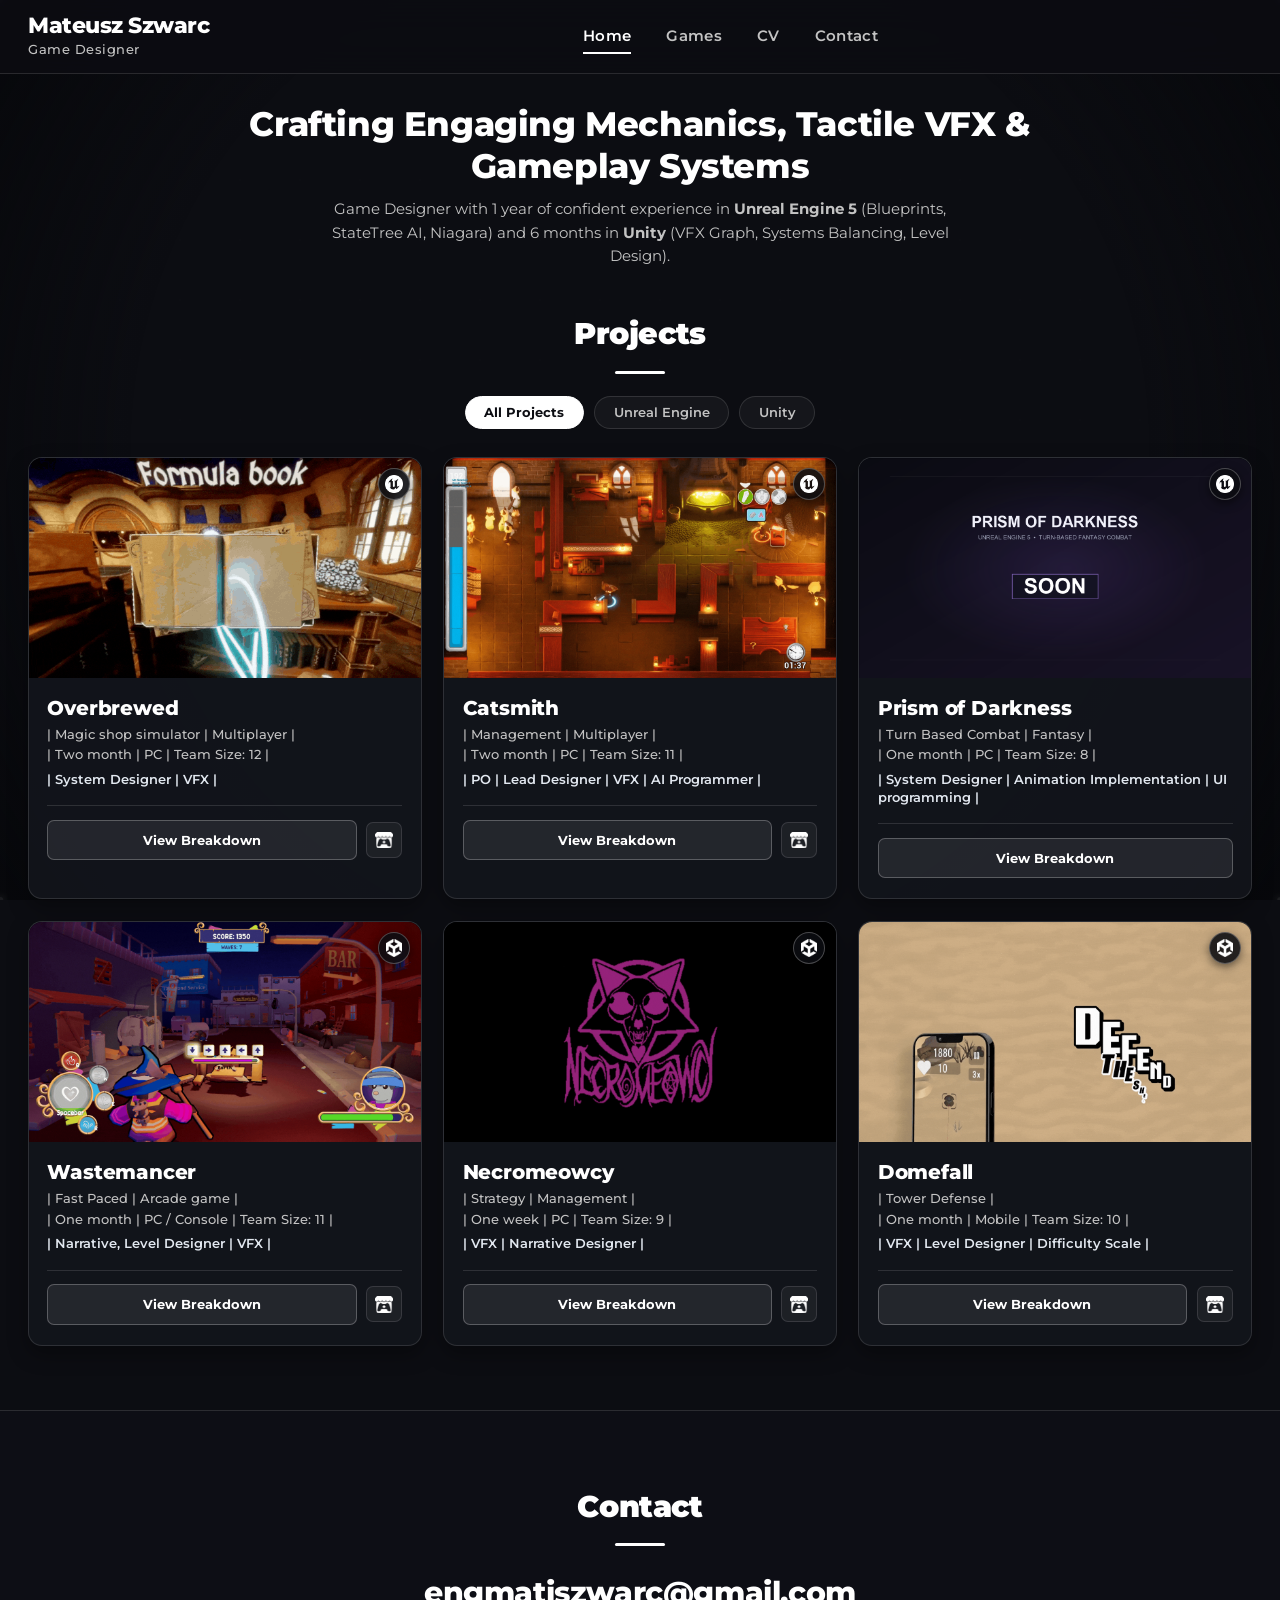
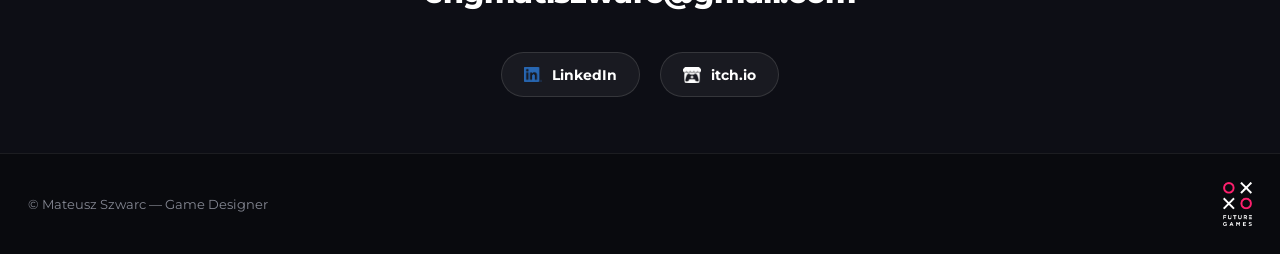
==== commit 1f4ee3c0: "next update" ====
--- a/index.html
+++ b/index.html
@@ -98,7 +98,6 @@
           <a href="mailto:engmatiszwarc@gmail.com" class="contact-email-link">
             engmatiszwarc@gmail.com
           </a>
-          <p class="contact-phone-text">Tel: +48 794 531 839</p>
         </div>
 
         <!-- Social Buttons -->
@@ -108,7 +107,7 @@
             <span>LinkedIn</span>
           </a>
 
-          <a href="https://zabiii.itch.io" target="_blank" rel="noopener noreferrer" class="wix-social-btn">
+          <a href="https://zabiii.itch.io" target="_blank" rel="noopener noreferrer" class="wix-social-btn btn-itch">
             <img src="assets/icons/Itchioicon.png" alt="itch.io" class="btn-icon-img" />
             <span>itch.io</span>
           </a>
@@ -121,7 +120,7 @@
   <footer class="site-footer">
     <div class="container footer-inner">
       <div class="footer-left">
-        <p>© Mateusz Szwarc — Game Designer &amp; Technical Artist</p>
+        <p>© Mateusz Szwarc — Game Designer</p>
       </div>
       <div class="footer-right">
         <a href="https://futuregames.se" target="_blank" rel="noopener noreferrer" class="futuregames-link" title="Futuregames">
--- a/css/style.css
+++ b/css/style.css
@@ -597,11 +597,61 @@
 }
 
 /* ==========================================================================
-   Case Study Subpages Architecture
+   Itch.io Buttons & Hover Styling (#fa5c5c)
    ========================================================================== */
-.case-study-header {
-  padding-top: calc(var(--header-height) + 2rem);
+.btn-itch-direct:hover,
+.btn-itch-page:hover,
+.wix-social-btn.btn-itch:hover,
+.wix-social-btn[href*="itch.io"]:hover {
+  background: #fa5c5c !important;
+  border-color: #fa5c5c !important;
+  color: #ffffff !important;
+  box-shadow: 0 0 16px rgba(250, 92, 92, 0.55) !important;
+  transform: translateY(-2px);
+}
+
+.btn-itch-page {
+  display: inline-flex;
+  align-items: center;
+  gap: 0.6rem;
+  padding: 0.55rem 1.15rem;
+  background: rgba(255, 255, 255, 0.08);
+  border: 1px solid rgba(255, 255, 255, 0.25);
+  border-radius: 8px;
+  color: #ffffff;
+  font-family: var(--font-display);
+  font-size: 0.85rem;
+  font-weight: 700;
+  text-decoration: none;
+  transition: all var(--transition-fast);
+  width: fit-content;
+}
+
+.btn-itch-page img {
+  width: 17px;
+  height: 17px;
+  object-fit: contain;
+}
+
+/* ==========================================================================
+   2-Screen Game Subpage Architecture
+   ========================================================================== */
+
+/* Screen 1: Scaled-down media on left, specs and info on right (no scroll needed) */
+.subpage-screen-1 {
+  min-height: calc(100vh - var(--header-height));
+  padding-top: calc(var(--header-height) + 1.25rem);
   padding-bottom: 2rem;
+  display: flex;
+  flex-direction: column;
+  justify-content: center;
+}
+
+.subpage-nav-bar {
+  display: flex;
+  align-items: center;
+  justify-content: space-between;
+  margin-bottom: 1.25rem;
 }
 
 .back-link {
@@ -610,11 +660,10 @@
   gap: 0.5rem;
   color: var(--text-secondary);
   text-decoration: none;
-  font-size: 0.88rem;
+  font-size: 0.85rem;
   font-weight: 600;
-  margin-bottom: 1.5rem;
   transition: all var(--transition-fast);
-  padding: 0.4rem 0.8rem;
+  padding: 0.35rem 0.8rem;
   background: rgba(255, 255, 255, 0.04);
   border: 1px solid var(--border-subtle);
   border-radius: 999px;
@@ -626,32 +675,118 @@
   transform: translateX(-3px);
 }
 
-.case-study-hero-row {
-  display: flex;
-  align-items: center;
-  justify-content: space-between;
+.subpage-split-hero {
+  display: grid;
+  grid-template-columns: 1.18fr 0.82fr;
+  gap: 2.25rem;
+  align-items: center;
+}
+
+/* Left Media Column */
+.subpage-media-col {
+  width: 100%;
+  display: flex;
+  flex-direction: column;
+  gap: 0.75rem;
+}
+
+.subpage-media-frame {
+  width: 100%;
+  aspect-ratio: 16 / 9;
+  max-height: 420px;
+  background: #08090d;
+  border-radius: 14px;
+  overflow: hidden;
+  border: 1px solid var(--border-subtle);
+  box-shadow: 0 12px 35px rgba(0, 0, 0, 0.65);
+  position: relative;
+}
+
+.subpage-media-frame img,
+.subpage-media-frame video {
+  width: 100%;
+  height: 100%;
+  object-fit: contain;
+  background: #000;
+  display: block;
+}
+
+/* Elemental Magic Selector in Left Column (Wastemancer) */
+.subpage-magic-selector {
+  display: flex;
+  justify-content: center;
+  align-items: center;
+  gap: 0.65rem;
   flex-wrap: wrap;
-  gap: 1.5rem;
-  margin-bottom: 1rem;
-}
-
-.case-study-title-block {
-  display: flex;
-  align-items: center;
+}
+
+.subpage-magic-btn {
+  background: rgba(255, 255, 255, 0.05);
+  border: 1px solid rgba(255, 255, 255, 0.2);
+  border-radius: 9px;
+  padding: 0.35rem 0.6rem;
+  display: inline-flex;
+  align-items: center;
+  gap: 0.4rem;
+  cursor: pointer;
+  color: var(--text-secondary);
+  font-family: var(--font-display);
+  font-size: 0.75rem;
+  font-weight: 700;
+  transition: all var(--transition-fast);
+}
+
+.subpage-magic-btn img {
+  width: 22px;
+  height: 22px;
+  object-fit: contain;
+}
+
+.subpage-magic-btn:hover {
+  border-color: rgba(255, 255, 255, 0.5);
+  color: #fff;
+  transform: translateY(-2px);
+}
+
+.subpage-magic-btn.active {
+  background: rgba(255, 255, 255, 0.15);
+  border-color: #fff;
+  color: #fff;
+  box-shadow: 0 0 12px rgba(255, 255, 255, 0.3);
+}
+
+.magic-video-caption {
+  font-size: 0.8rem;
+  color: var(--text-muted);
+  text-align: center;
+  margin-top: 0.2rem;
+}
+
+/* Right Info Column (Video, Engine, Duration, Team size, Platform all visible) */
+.subpage-info-col {
+  display: flex;
+  flex-direction: column;
   gap: 1rem;
+}
+
+.subpage-title-row {
+  display: flex;
+  align-items: center;
+  gap: 0.85rem;
   flex-wrap: wrap;
 }
 
-.case-study-title {
-  font-family: var(--font-display);
-  font-size: clamp(2rem, 4vw, 2.8rem);
+.subpage-title {
+  font-family: var(--font-display);
+  font-size: clamp(1.8rem, 3.2vw, 2.35rem);
   font-weight: 900;
   color: #ffffff;
-  letter-spacing: -0.5px;
-}
-
-.case-study-logo {
-  max-height: 80px;
+  letter-spacing: -0.4px;
+  line-height: 1.15;
+}
+
+.subpage-logo-img {
+  max-height: 54px;
   width: auto;
   object-fit: contain;
 }
@@ -662,10 +797,11 @@
   gap: 0.45rem;
   background: rgba(255, 255, 255, 0.07);
   border: 1px solid rgba(255, 255, 255, 0.25);
-  padding: 0.4rem 0.85rem;
+  padding: 0.35rem 0.8rem;
   border-radius: 999px;
-  font-size: 0.82rem;
+  font-size: 0.8rem;
   font-weight: 700;
+  width: fit-content;
 }
 
 .engine-pill img {
@@ -674,359 +810,197 @@
   object-fit: contain;
 }
 
-.case-study-tagline {
-  color: var(--text-secondary);
-  font-size: 1.1rem;
+.subpage-tagline {
+  color: var(--text-secondary);
+  font-size: 0.95rem;
   font-weight: 500;
-  margin-bottom: 1.5rem;
-}
-
-/* Quick specs row */
-.case-study-stats-grid {
+  line-height: 1.45;
+}
+
+/* Specs Matrix */
+.subpage-specs-grid {
   display: grid;
-  grid-template-columns: repeat(auto-fit, minmax(160px, 1fr));
-  gap: 1rem;
-  margin-bottom: 2.5rem;
-}
-
-.stat-card {
+  grid-template-columns: repeat(2, 1fr);
+  gap: 0.65rem;
+}
+
+.spec-tile {
   background: var(--bg-card);
   border: 1px solid var(--border-subtle);
-  border-radius: 10px;
-  padding: 1rem 1.25rem;
-}
-
-.stat-label {
-  font-size: 0.76rem;
+  border-radius: 9px;
+  padding: 0.65rem 0.9rem;
+}
+
+.spec-tile-label {
+  font-size: 0.72rem;
+  text-transform: uppercase;
+  letter-spacing: 0.7px;
+  color: var(--text-muted);
+  font-weight: 700;
+}
+
+.spec-tile-value {
+  font-size: 0.9rem;
+  font-weight: 700;
+  color: #ffffff;
+  margin-top: 0.15rem;
+}
+
+.subpage-roles-row {
+  display: flex;
+  flex-wrap: wrap;
+  gap: 0.45rem;
+}
+
+.subpage-role-pill {
+  background: rgba(255, 255, 255, 0.08);
+  border: 1px solid rgba(255, 255, 255, 0.2);
+  color: #ffffff;
+  padding: 0.32rem 0.75rem;
+  border-radius: 999px;
+  font-size: 0.78rem;
+  font-weight: 600;
+}
+
+/* ==========================================================================
+   Screen 2: Roles, Design Pillars + Systems and Bottom Pictures
+   ========================================================================== */
+.subpage-screen-2 {
+  min-height: 100vh;
+  padding: 3rem 0;
+  display: flex;
+  flex-direction: column;
+  justify-content: center;
+  border-top: 1px solid var(--border-subtle);
+}
+
+.screen-2-roles-header {
+  margin-bottom: 1.5rem;
+}
+
+.screen-2-roles-title {
+  font-size: 0.8rem;
   text-transform: uppercase;
   letter-spacing: 0.8px;
   color: var(--text-muted);
   font-weight: 700;
-  margin-bottom: 0.25rem;
-}
-
-.stat-value {
-  font-size: 0.96rem;
+  margin-bottom: 0.5rem;
+}
+
+.screen-2-grid {
+  display: grid;
+  grid-template-columns: 1fr 1fr;
+  gap: 1.5rem;
+  margin-bottom: 2rem;
+}
+
+.pillar-system-card {
+  background: var(--bg-card);
+  border: 1px solid var(--border-subtle);
+  border-radius: 12px;
+  padding: 1.35rem 1.5rem;
+  box-shadow: 0 8px 24px rgba(0, 0, 0, 0.3);
+}
+
+.pillar-system-title {
+  font-family: var(--font-display);
+  font-size: 1.15rem;
+  font-weight: 800;
+  color: #ffffff;
+  margin-bottom: 0.85rem;
+  display: flex;
+  align-items: center;
+  gap: 0.5rem;
+  letter-spacing: -0.2px;
+}
+
+.pillar-system-list {
+  list-style: none;
+  display: flex;
+  flex-direction: column;
+  gap: 0.55rem;
+}
+
+.pillar-system-list li {
+  position: relative;
+  padding-left: 1.25rem;
+  color: var(--text-secondary);
+  font-size: 0.9rem;
+  line-height: 1.5;
+}
+
+.pillar-system-list li::before {
+  content: '•';
+  position: absolute;
+  left: 0.2rem;
+  color: #ffffff;
+  font-size: 1.1rem;
+}
+
+/* Bottom Pictures Lane: At least 3 pictures in a horizontal line */
+.subpage-pictures-lane {
+  margin-top: 0.5rem;
+}
+
+.pictures-lane-header {
+  font-family: var(--font-display);
+  font-size: 1.05rem;
   font-weight: 700;
   color: #ffffff;
-}
-
-/* Banner Showcase */
-.case-study-banner-wrap {
+  margin-bottom: 0.85rem;
+}
+
+.pictures-lane-grid {
+  display: grid;
+  grid-template-columns: repeat(auto-fit, minmax(210px, 1fr));
+  gap: 1rem;
+}
+
+.picture-lane-card {
+  background: var(--bg-card);
+  border: 1px solid var(--border-subtle);
+  border-radius: 10px;
+  overflow: hidden;
+  transition: all var(--transition-normal);
+  display: flex;
+  flex-direction: column;
+}
+
+.picture-lane-card:hover {
+  border-color: rgba(255, 255, 255, 0.4);
+  transform: translateY(-4px);
+  box-shadow: 0 10px 25px rgba(0, 0, 0, 0.5);
+}
+
+.picture-lane-thumb {
   width: 100%;
-  aspect-ratio: 16 / 9;
-  border-radius: 14px;
+  aspect-ratio: 16 / 10;
+  background: #000;
   overflow: hidden;
-  border: 1px solid var(--border-subtle);
-  background: #08090d;
-  margin-bottom: 3.5rem;
-  box-shadow: 0 15px 35px rgba(0, 0, 0, 0.6);
-}
-
-.case-study-banner-wrap img,
-.case-study-banner-wrap video {
+  cursor: zoom-in;
+}
+
+.picture-lane-thumb img {
   width: 100%;
   height: 100%;
   object-fit: cover;
   display: block;
-}
-
-/* Sections */
-.case-study-section {
-  margin-bottom: 3.5rem;
-}
-
-.case-study-sec-title {
-  font-family: var(--font-display);
-  font-size: 1.6rem;
-  font-weight: 800;
-  color: #ffffff;
-  margin-bottom: 1rem;
-  letter-spacing: -0.3px;
-  display: flex;
-  align-items: center;
-  gap: 0.6rem;
-}
-
-.case-study-p {
-  color: var(--text-secondary);
-  font-size: 1rem;
-  line-height: 1.75;
-  margin-bottom: 1.5rem;
-}
-
-.case-study-list {
-  list-style: none;
-  display: flex;
-  flex-direction: column;
-  gap: 0.75rem;
-  margin-bottom: 1.5rem;
-}
-
-.case-study-list li {
-  position: relative;
-  padding-left: 1.5rem;
-  color: var(--text-secondary);
-  font-size: 0.98rem;
-  line-height: 1.6;
-}
-
-.case-study-list li::before {
-  content: '—';
-  position: absolute;
-  left: 0;
-  color: #ffffff;
-  font-weight: bold;
-}
-
-.roles-pills-row {
-  display: flex;
-  flex-wrap: wrap;
-  gap: 0.6rem;
-  margin-bottom: 1.5rem;
-}
-
-.role-pill {
-  background: rgba(255, 255, 255, 0.08);
-  border: 1px solid rgba(255, 255, 255, 0.2);
-  color: #ffffff;
-  padding: 0.4rem 0.95rem;
-  border-radius: 999px;
-  font-size: 0.85rem;
+  transition: transform var(--transition-normal);
+}
+
+.picture-lane-card:hover .picture-lane-thumb img {
+  transform: scale(1.04);
+}
+
+.picture-lane-note {
+  padding: 0.55rem 0.75rem;
+  font-size: 0.78rem;
   font-weight: 600;
-}
-
-/* ==========================================================================
-   Interactive Magic VFX Player (Wastemancer)
-   ========================================================================== */
-.magic-player-box {
-  background: #0f1118;
-  border: 1px solid var(--border-subtle);
-  border-radius: 14px;
-  padding: 1.75rem;
-  margin: 1.75rem 0 2.5rem 0;
-  box-shadow: 0 10px 30px rgba(0, 0, 0, 0.5);
-}
-
-.magic-icon-selector {
-  display: flex;
-  justify-content: center;
-  align-items: center;
-  flex-wrap: wrap;
-  gap: 1.25rem;
-  margin-bottom: 1.75rem;
-}
-
-.magic-icon-btn {
-  background: rgba(255, 255, 255, 0.04);
-  border: 2px solid rgba(255, 255, 255, 0.15);
-  border-radius: 14px;
-  padding: 0.65rem;
-  cursor: pointer;
-  display: flex;
-  flex-direction: column;
-  align-items: center;
-  gap: 0.4rem;
-  transition: all var(--transition-fast);
-  color: var(--text-secondary);
-  font-family: var(--font-display);
-  font-size: 0.78rem;
-  font-weight: 700;
-  text-transform: uppercase;
-  min-width: 80px;
-}
-
-.magic-icon-btn img {
-  width: 44px;
-  height: 44px;
-  object-fit: contain;
-  transition: transform var(--transition-fast);
-}
-
-.magic-icon-btn:hover {
-  border-color: rgba(255, 255, 255, 0.5);
-  color: #ffffff;
-  transform: translateY(-3px);
-}
-
-.magic-icon-btn:hover img {
-  transform: scale(1.1);
-}
-
-.magic-icon-btn.active {
-  background: rgba(255, 255, 255, 0.12);
-  border-color: #ffffff;
-  color: #ffffff;
-  box-shadow: 0 0 16px rgba(255, 255, 255, 0.3);
-  transform: translateY(-2px);
-}
-
-.magic-video-container {
-  width: 100%;
-  aspect-ratio: 16 / 9;
-  border-radius: 10px;
-  overflow: hidden;
-  background: #000;
-  position: relative;
-  border: 1px solid var(--border-subtle);
-}
-
-.magic-video-container video {
-  width: 100%;
-  height: 100%;
-  object-fit: contain;
-  display: block;
-}
-
-.magic-video-caption {
-  margin-top: 0.85rem;
+  color: var(--text-primary);
   text-align: center;
-  font-size: 0.88rem;
-  color: var(--text-secondary);
-}
-
-/* ==========================================================================
-   Image Showcase Galleries & Sequential Media (Catsmith, Domefall, Necromeowcy)
-   ========================================================================== */
-.gallery-grid-2 {
-  display: grid;
-  grid-template-columns: repeat(2, 1fr);
-  gap: 1.5rem;
-  margin: 1.5rem 0;
-}
-
-.gallery-grid-3 {
-  display: grid;
-  grid-template-columns: repeat(3, 1fr);
-  gap: 1.25rem;
-  margin: 1.5rem 0;
-}
-
-.gallery-grid-4 {
-  display: grid;
-  grid-template-columns: repeat(2, 1fr);
-  gap: 1.25rem;
-  margin: 1.5rem 0;
-}
-
-.gallery-card {
-  background: var(--bg-card);
-  border: 1px solid var(--border-subtle);
-  border-radius: 12px;
-  overflow: hidden;
-  transition: all var(--transition-normal);
-  display: flex;
-  flex-direction: column;
-}
-
-.gallery-card:hover {
-  border-color: rgba(255, 255, 255, 0.35);
-  transform: translateY(-4px);
-  box-shadow: 0 10px 25px rgba(0, 0, 0, 0.5);
-}
-
-.gallery-img-wrap {
-  width: 100%;
-  aspect-ratio: 16 / 10;
-  background: #08090d;
-  cursor: pointer;
-  position: relative;
-  overflow: hidden;
-}
-
-.gallery-img-wrap img {
-  width: 100%;
-  height: 100%;
-  object-fit: cover;
-  transition: transform var(--transition-normal);
-  display: block;
-}
-
-.gallery-card:hover .gallery-img-wrap img {
-  transform: scale(1.03);
-}
-
-.gallery-card-body {
-  padding: 1rem 1.15rem;
-}
-
-.gallery-card-title {
-  font-family: var(--font-display);
-  font-size: 0.95rem;
-  font-weight: 700;
-  color: #ffffff;
-  margin-bottom: 0.25rem;
-}
-
-.gallery-card-desc {
-  font-size: 0.82rem;
-  color: var(--text-secondary);
-  line-height: 1.45;
-}
-
-/* Sequential Catsmith Cards */
-.sequential-card {
-  margin-bottom: 2rem;
-  background: var(--bg-card);
-  border: 1px solid var(--border-subtle);
-  border-radius: 14px;
-  overflow: hidden;
-  box-shadow: 0 8px 24px rgba(0, 0, 0, 0.4);
-}
-
-.sequential-img-wrap {
-  width: 100%;
-  background: #08090d;
-  cursor: pointer;
-  overflow: hidden;
-}
-
-.sequential-img-wrap img {
-  width: 100%;
-  height: auto;
-  max-height: 650px;
-  object-fit: contain;
-  display: block;
-  background: #000;
-}
-
-.sequential-caption {
-  padding: 1.25rem 1.5rem;
   background: rgba(18, 20, 27, 0.95);
   border-top: 1px solid var(--border-subtle);
-  display: flex;
-  align-items: center;
-  justify-content: space-between;
-  flex-wrap: wrap;
-  gap: 0.75rem;
-}
-
-.step-badge {
-  background: #ffffff;
-  color: #0c0d12;
-  font-size: 0.78rem;
-  font-weight: 800;
-  padding: 0.25rem 0.65rem;
-  border-radius: 6px;
-  letter-spacing: 0.5px;
-}
-
-/* Video Card in Subpage */
-.video-card-wrap {
-  width: 100%;
-  border-radius: 12px;
-  overflow: hidden;
-  background: #000;
-  border: 1px solid var(--border-subtle);
-  margin: 1.25rem 0;
-}
-
-.video-card-wrap video {
-  width: 100%;
-  height: auto;
-  max-height: 520px;
-  display: block;
-  object-fit: contain;
+  line-height: 1.35;
 }
 
 /* Lightbox Fullscreen Image Preview */
@@ -1093,8 +1067,22 @@
   .projects-grid {
     grid-template-columns: repeat(2, 1fr);
   }
-  .gallery-grid-3 {
-    grid-template-columns: repeat(2, 1fr);
+}
+
+@media (max-width: 900px) {
+  .subpage-split-hero {
+    grid-template-columns: 1fr;
+  }
+  .subpage-screen-1 {
+    min-height: auto;
+    padding-top: calc(var(--header-height) + 2rem);
+  }
+  .screen-2-grid {
+    grid-template-columns: 1fr;
+  }
+  .subpage-screen-2 {
+    min-height: auto;
+    padding: 3rem 0;
   }
 }
 
@@ -1108,11 +1096,7 @@
   .projects-grid {
     grid-template-columns: 1fr;
   }
-  .gallery-grid-2,
-  .gallery-grid-4 {
-    grid-template-columns: 1fr;
+  .subpage-title {
+    font-size: 1.85rem;
   }
-  .case-study-title {
-    font-size: 2rem;
-  }
-}
+}
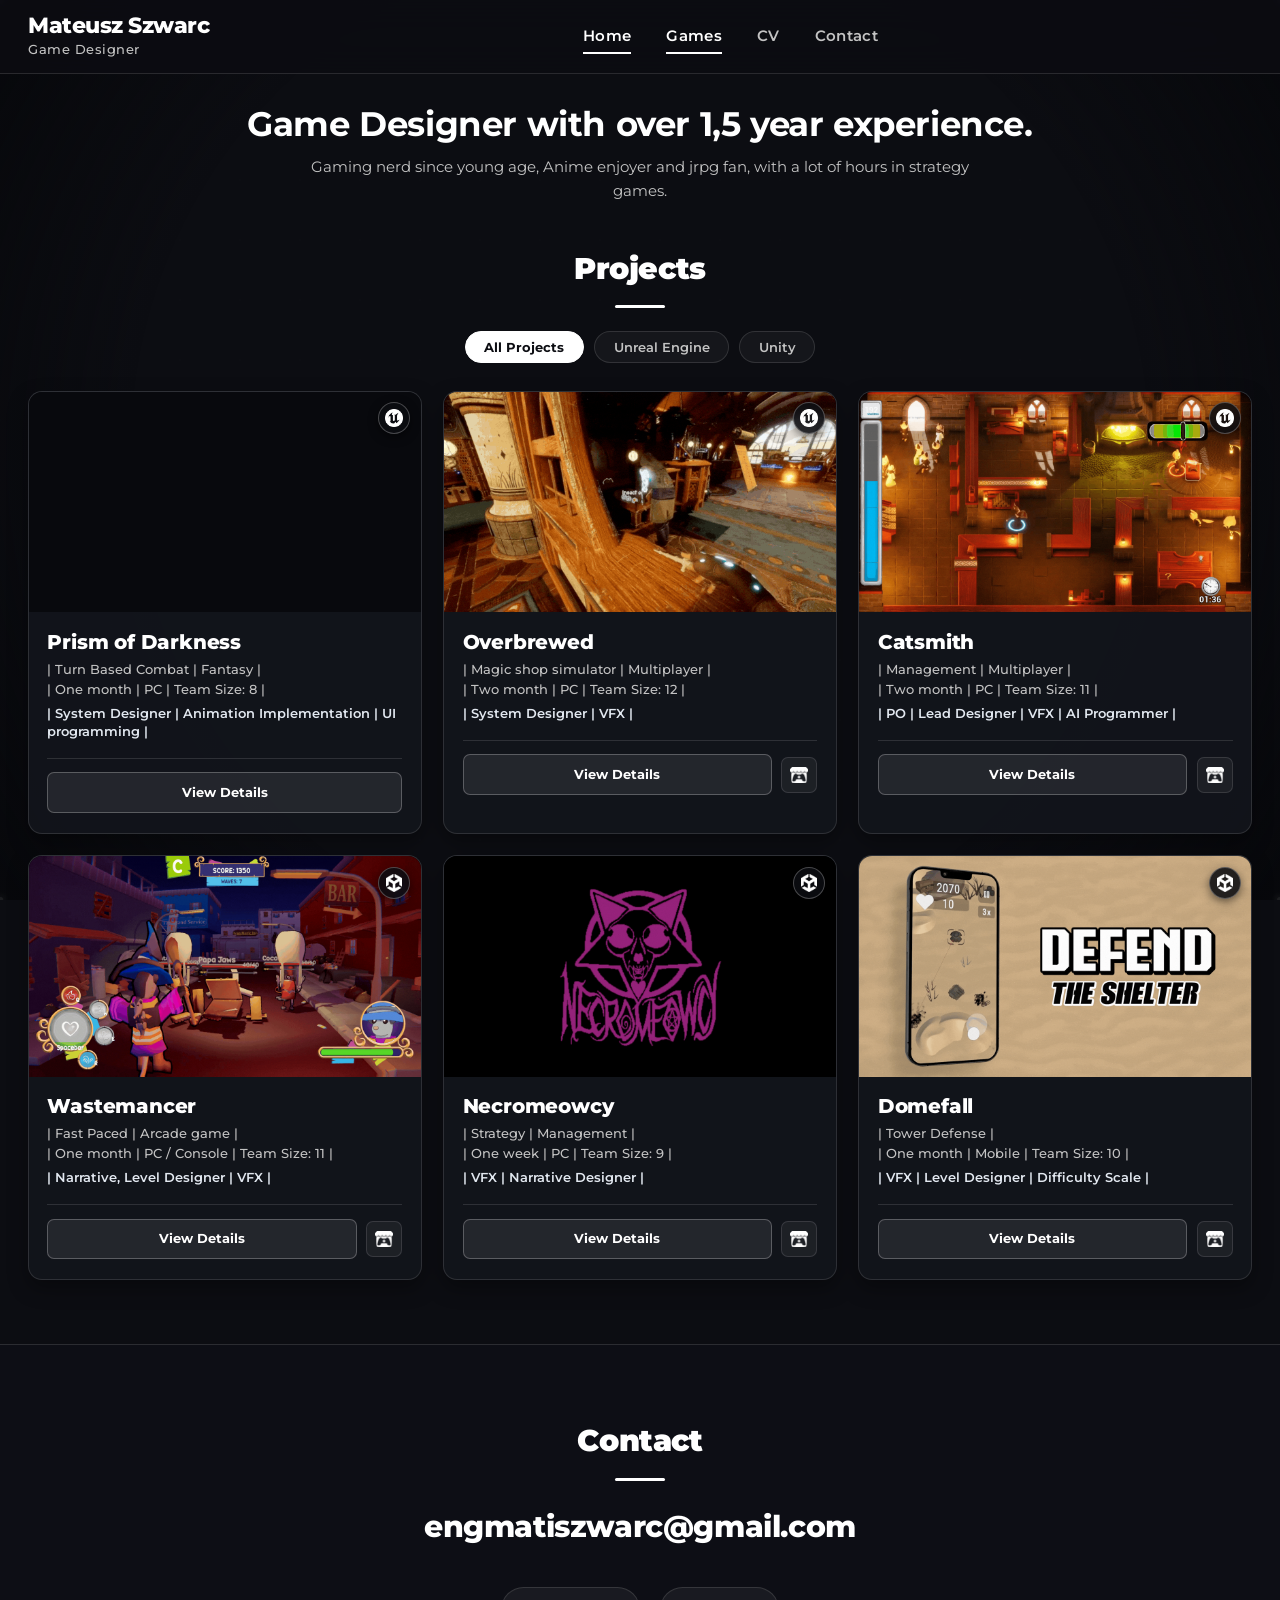
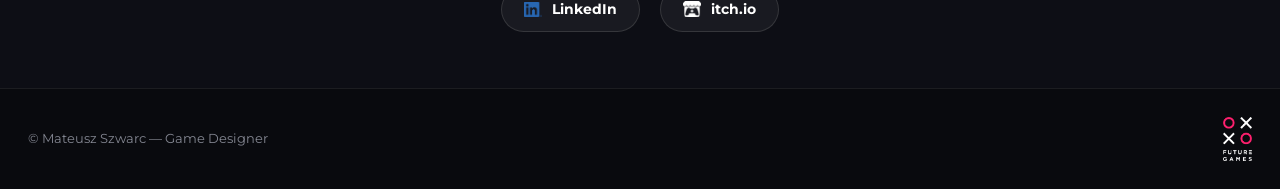
==== commit 0eb3e301: "beta" ====
--- a/index.html
+++ b/index.html
@@ -62,10 +62,10 @@
     <section id="hero" class="hero-minimal">
       <div class="container">
         <h1 class="hero-tagline">
-          Crafting Engaging Mechanics, Tactile VFX &amp; Gameplay Systems
+          <strong>Game Designer with over 1,5 year experience.</strong>
         </h1>
         <p class="hero-sub">
-          Game Designer with 1 year of confident experience in <strong>Unreal Engine 5</strong> (Blueprints, StateTree AI, Niagara) and 6 months in <strong>Unity</strong> (VFX Graph, Systems Balancing, Level Design).
+          Gaming nerd since young age, Anime enjoyer and jrpg fan, with a lot of hours in strategy games.
         </p>
       </div>
     </section>
--- a/css/style.css
+++ b/css/style.css
@@ -930,7 +930,7 @@
 }
 
 .pillar-system-list li::before {
-  content: '•';
+  content: 'â€¢';
   position: absolute;
   left: 0.2rem;
   color: #ffffff;
@@ -1058,6 +1058,177 @@
 .lightbox-close:hover {
   background: #fff;
   color: #000;
+}
+
+/* ==========================================================================
+   Subpage Section Navigation Tabs (Overview & My Contribution)
+   ========================================================================== */
+html {
+  scroll-behavior: smooth;
+}
+
+.subpage-section-tabs {
+  display: flex;
+  justify-content: center;
+  align-items: center;
+  gap: 1.15rem;
+  margin-top: 2rem;
+  padding-top: 1.25rem;
+  border-top: 1px solid rgba(255, 255, 255, 0.08);
+}
+
+.subpage-section-tab {
+  display: inline-flex;
+  align-items: center;
+  gap: 0.6rem;
+  padding: 0.75rem 1.85rem;
+  background: rgba(255, 255, 255, 0.06);
+  border: 1px solid rgba(255, 255, 255, 0.22);
+  border-radius: 999px;
+  color: #ffffff;
+  font-family: var(--font-display);
+  font-size: 0.95rem;
+  font-weight: 700;
+  text-decoration: none;
+  transition: all var(--transition-fast);
+  box-shadow: 0 4px 16px rgba(0, 0, 0, 0.35);
+  letter-spacing: -0.2px;
+}
+
+.subpage-section-tab:hover {
+  background: #ffffff;
+  color: #0c0d12;
+  border-color: #ffffff;
+  box-shadow: 0 0 20px rgba(255, 255, 255, 0.45);
+  transform: translateY(-2px);
+}
+
+.subpage-screen-2 {
+  scroll-margin-top: calc(var(--header-height) + 1rem);
+}
+
+/* ==========================================================================
+   Section 3: My Contribution
+   ========================================================================== */
+.subpage-contribution-section {
+  min-height: 100vh;
+  padding: 4.5rem 0 3.5rem 0;
+  display: flex;
+  flex-direction: column;
+  justify-content: center;
+  border-top: 1px solid var(--border-subtle);
+  background: rgba(12, 14, 20, 0.6);
+  scroll-margin-top: calc(var(--header-height) + 1rem);
+}
+
+.contribution-header-wrap {
+  text-align: center;
+  margin-bottom: 2.25rem;
+}
+
+.contribution-section-title {
+  font-family: var(--font-display);
+  font-size: clamp(1.75rem, 3.2vw, 2.35rem);
+  font-weight: 800;
+  color: #ffffff;
+  margin-bottom: 1.25rem;
+  letter-spacing: -0.4px;
+}
+
+/* Clickable role buttons at top of My Contribution section */
+.contribution-roles-nav {
+  display: flex;
+  justify-content: center;
+  align-items: center;
+  flex-wrap: wrap;
+  gap: 0.65rem;
+  margin-top: 1rem;
+}
+
+.contribution-role-btn {
+  display: inline-flex;
+  align-items: center;
+  gap: 0.5rem;
+  background: rgba(255, 255, 255, 0.08);
+  border: 1px solid rgba(255, 255, 255, 0.25);
+  color: #ffffff;
+  padding: 0.5rem 1.15rem;
+  border-radius: 999px;
+  font-family: var(--font-display);
+  font-size: 0.84rem;
+  font-weight: 700;
+  text-decoration: none;
+  transition: all var(--transition-fast);
+  cursor: pointer;
+}
+
+.contribution-role-btn:hover {
+  background: #ffffff;
+  color: #0c0d12;
+  border-color: #ffffff;
+  box-shadow: 0 0 16px rgba(255, 255, 255, 0.4);
+  transform: translateY(-2px);
+}
+
+/* Contribution role content cards */
+.contribution-grid {
+  display: flex;
+  flex-direction: column;
+  gap: 1.75rem;
+  margin-bottom: 2.75rem;
+}
+
+.contribution-card {
+  background: var(--bg-card);
+  border: 1px solid var(--border-subtle);
+  border-radius: 14px;
+  padding: 1.75rem 2.25rem;
+  box-shadow: 0 8px 24px rgba(0, 0, 0, 0.35);
+  scroll-margin-top: calc(var(--header-height) + 1.75rem);
+  transition: border-color var(--transition-fast), transform var(--transition-fast);
+}
+
+.contribution-card:hover {
+  border-color: rgba(255, 255, 255, 0.3);
+}
+
+.contribution-role-title {
+  font-family: var(--font-display);
+  font-size: 1.25rem;
+  font-weight: 800;
+  color: #ffffff;
+  margin-bottom: 1rem;
+  padding-bottom: 0.65rem;
+  border-bottom: 1px solid var(--border-subtle);
+  display: flex;
+  align-items: center;
+  gap: 0.6rem;
+  letter-spacing: -0.2px;
+}
+
+.contribution-role-body {
+  color: var(--text-secondary);
+  font-size: 0.94rem;
+  line-height: 1.7;
+  display: flex;
+  flex-direction: column;
+  gap: 0.85rem;
+}
+
+.contribution-role-body p {
+  margin: 0;
+}
+
+.contribution-subitem {
+  background: rgba(255, 255, 255, 0.035);
+  border-left: 3px solid rgba(255, 255, 255, 0.35);
+  padding: 0.6rem 0.95rem;
+  border-radius: 0 8px 8px 0;
+  margin: 0.2rem 0;
+}
+
+.contribution-subitem strong {
+  color: #ffffff;
 }
 
 /* ==========================================================================
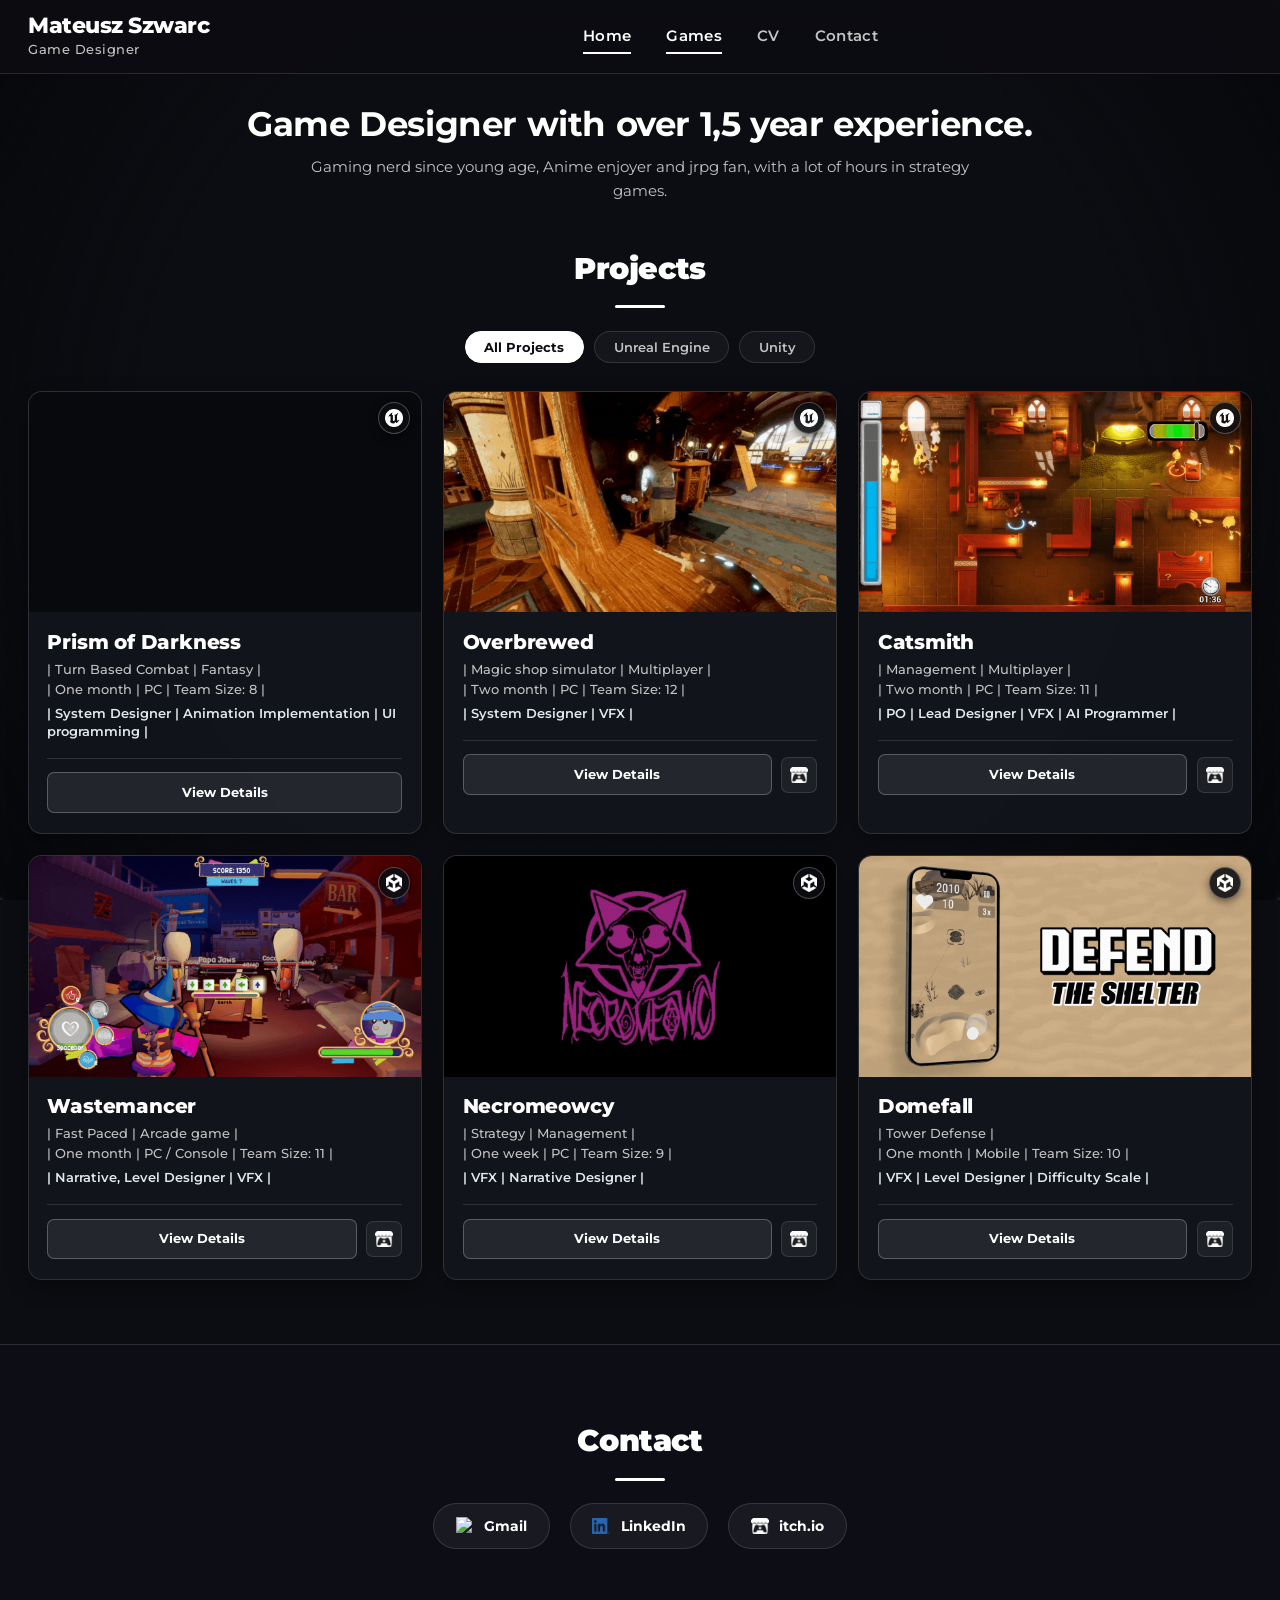
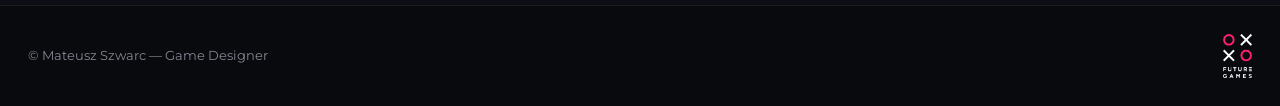
==== commit 5bf4314f: "1" ====
--- a/index.html
+++ b/index.html
@@ -94,14 +94,13 @@
         <h2 class="section-title-wix">Contact</h2>
         <div class="projects-divider"></div>
 
-        <div class="contact-direct-box">
-          <a href="mailto:engmatiszwarc@gmail.com" class="contact-email-link">
-            engmatiszwarc@gmail.com
+        <!-- Social & Contact Buttons (Gmail, LinkedIn, itch.io in same row) -->
+        <div class="socials-wix-row">
+          <a href="mailto:engmatiszwarc@gmail.com" class="wix-social-btn btn-gmail" title="Email Mateusz">
+            <img src="assets/icons/GmailIcon.svg" alt="Gmail" class="btn-icon-img" />
+            <span>Gmail</span>
           </a>
-        </div>
 
-        <!-- Social Buttons -->
-        <div class="socials-wix-row">
           <a href="http://www.linkedin.com/in/mszw" target="_blank" rel="noopener noreferrer" class="wix-social-btn">
             <img src="assets/icons/Linkedinicon.png" alt="LinkedIn" class="btn-icon-img" />
             <span>LinkedIn</span>
